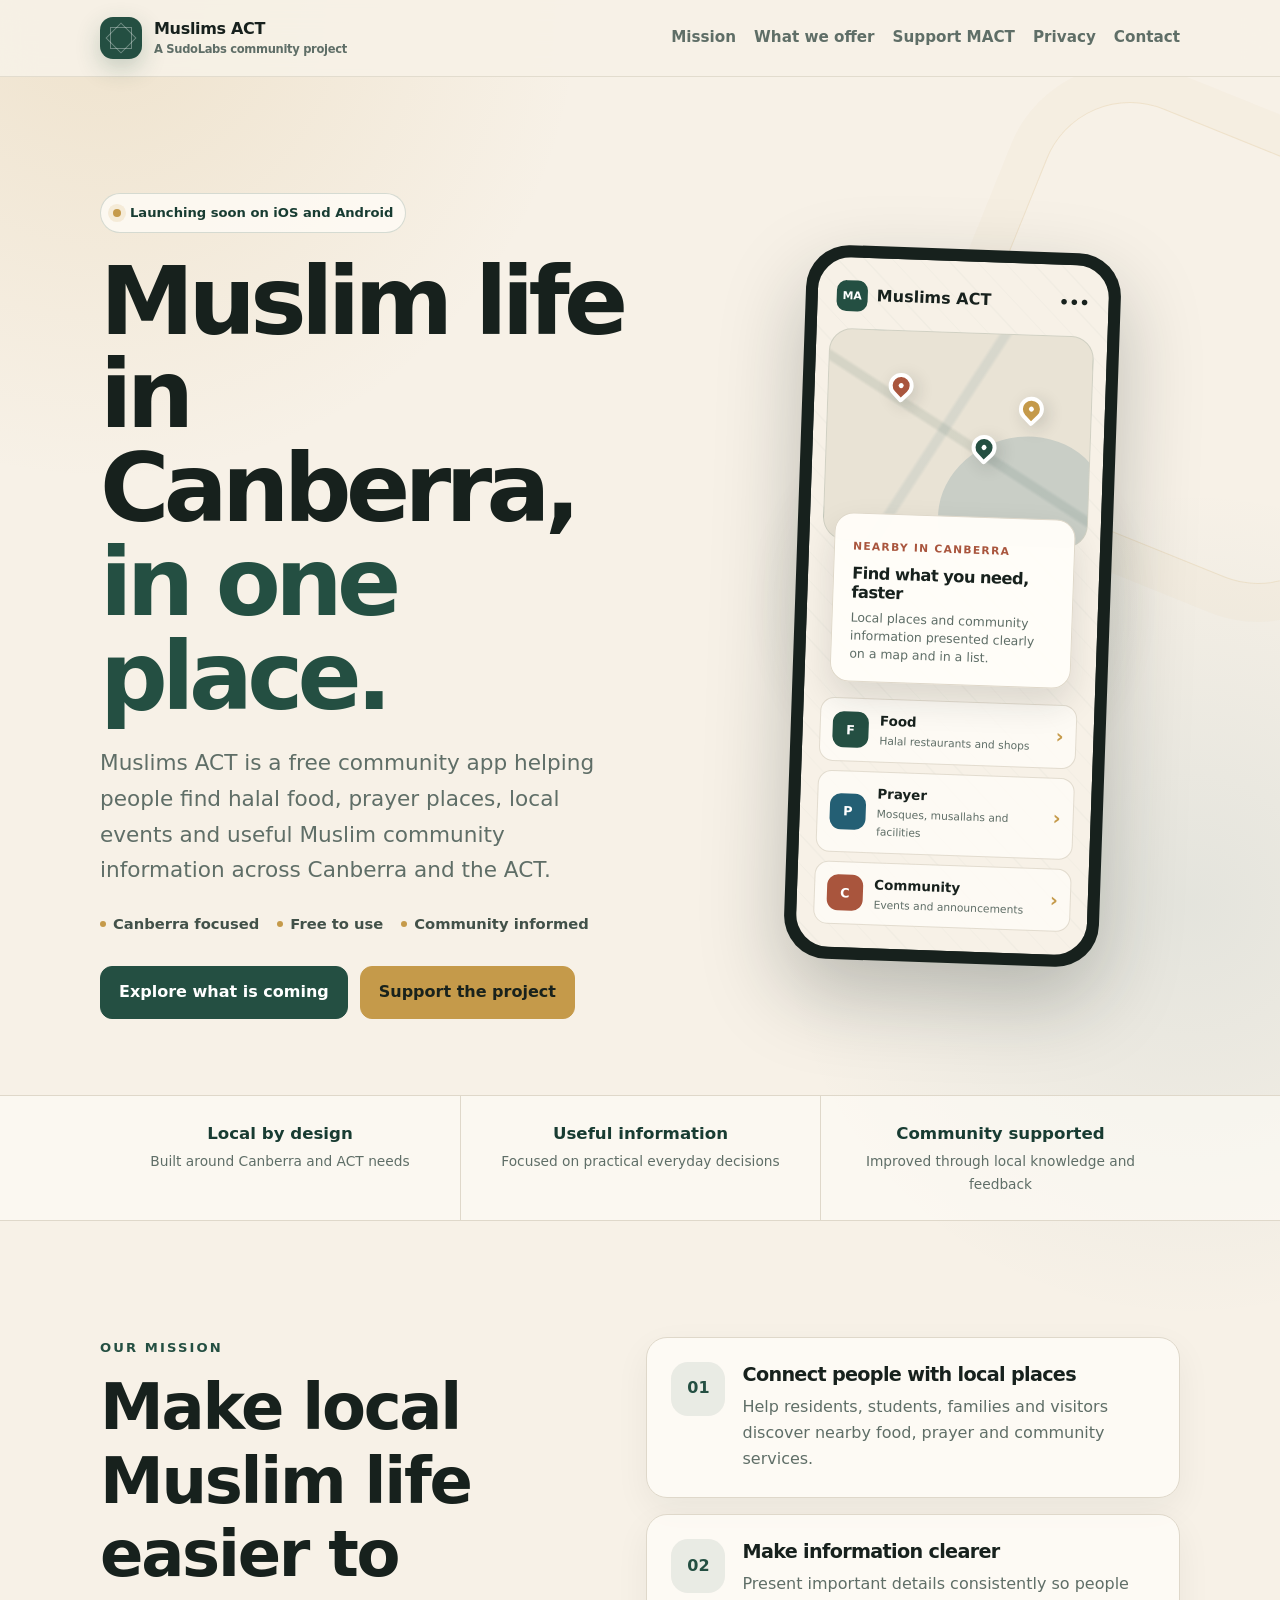
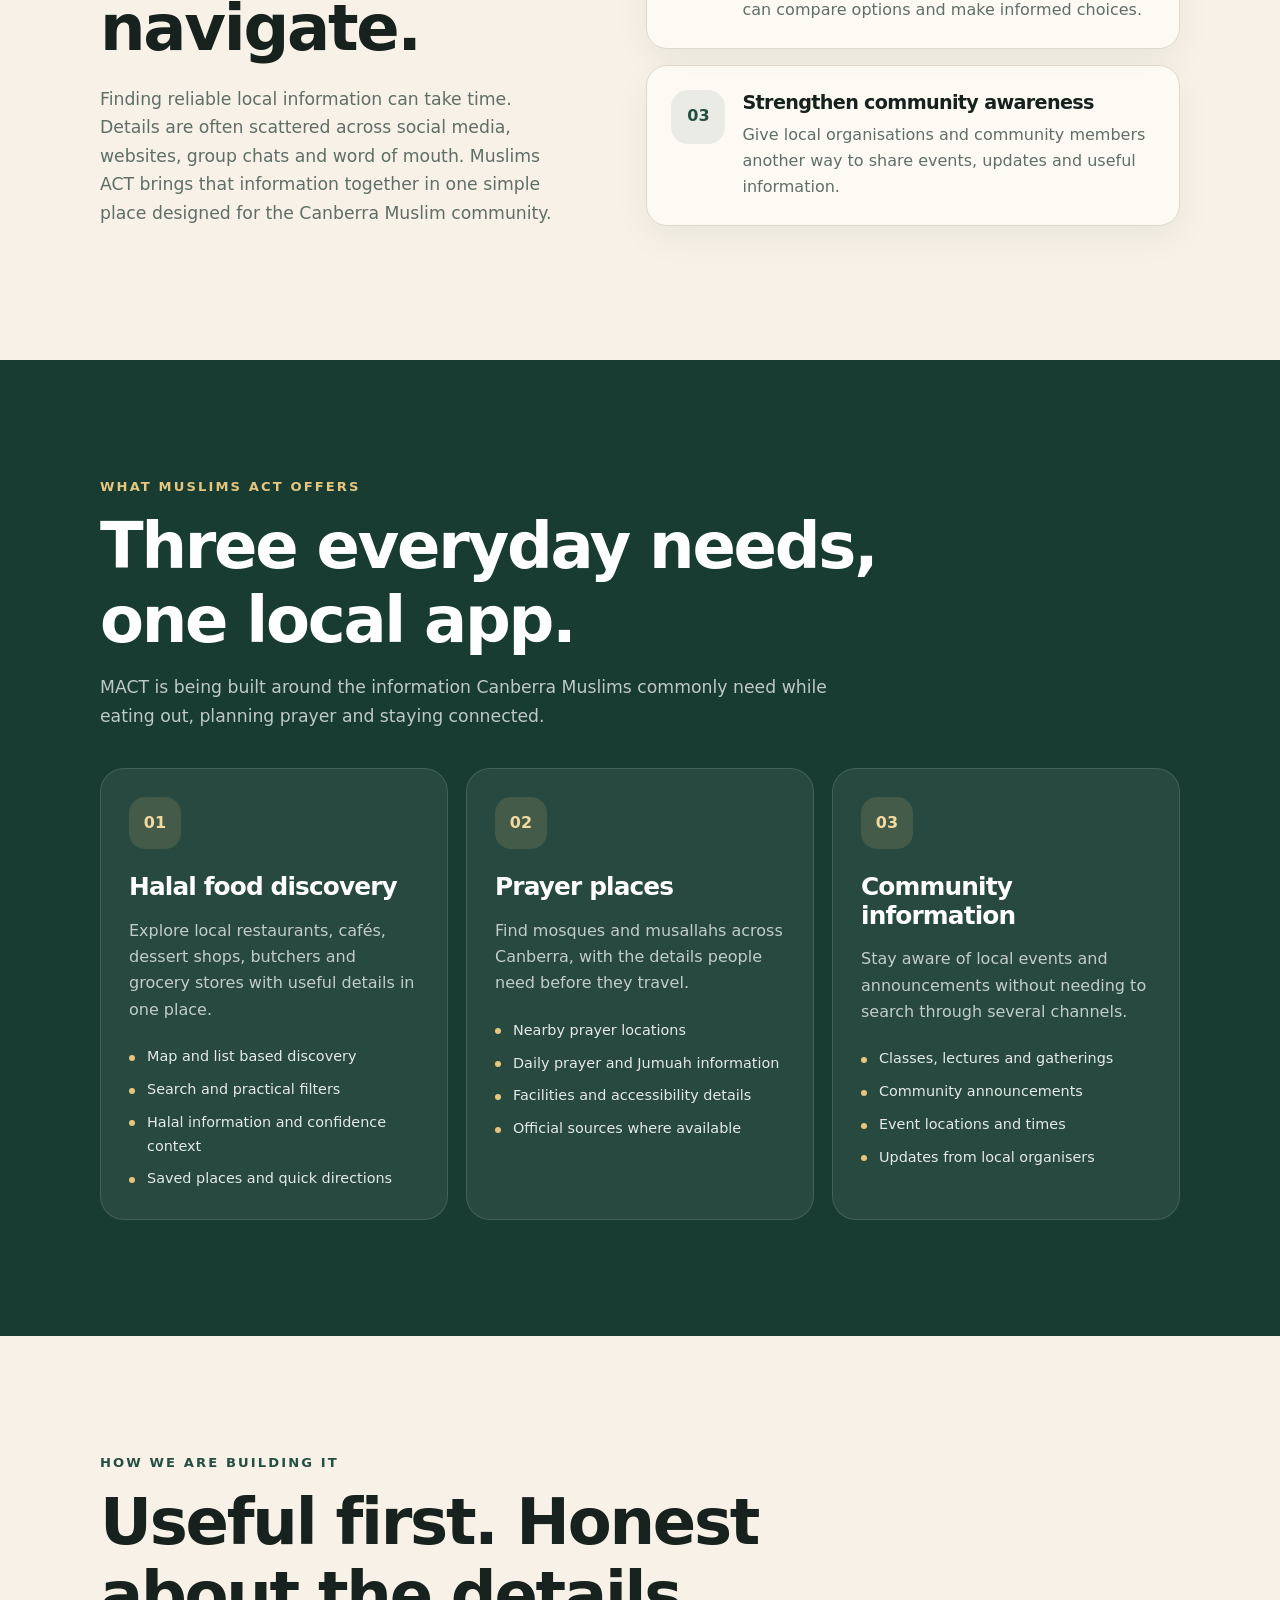
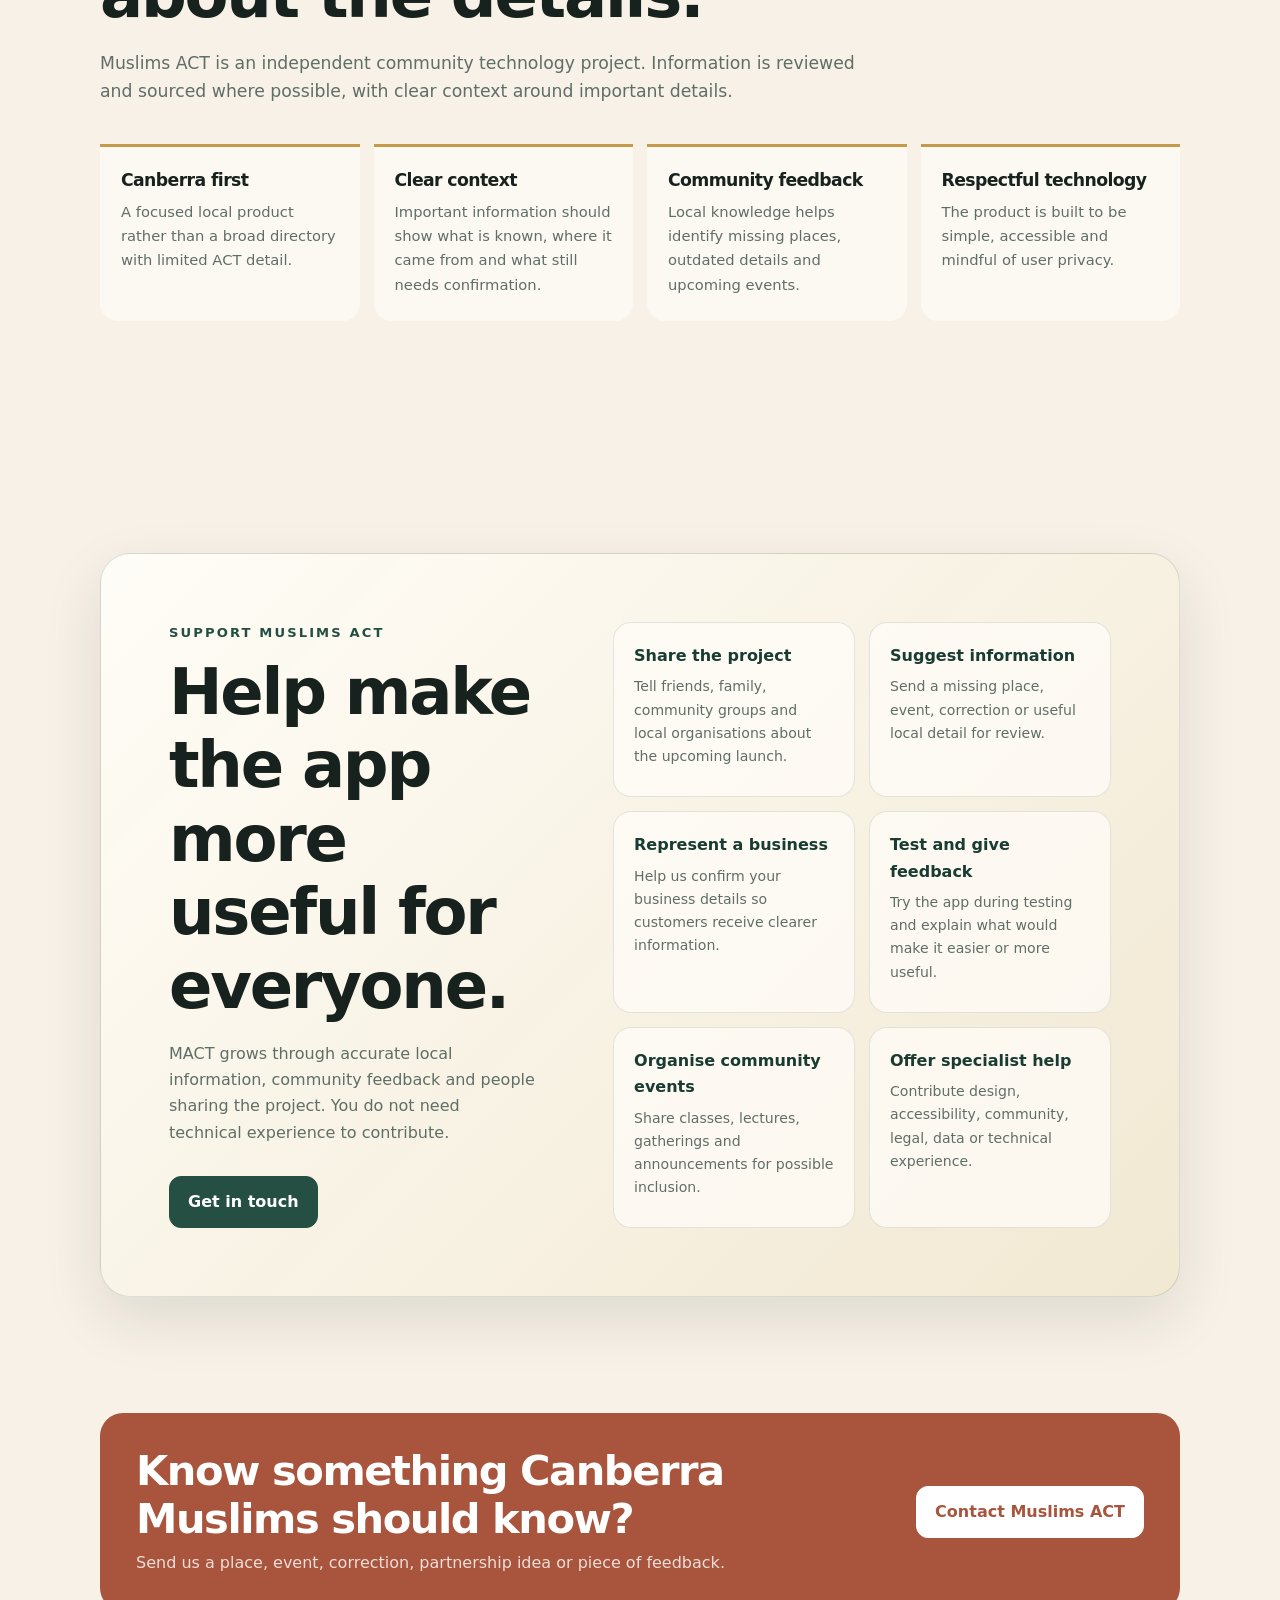
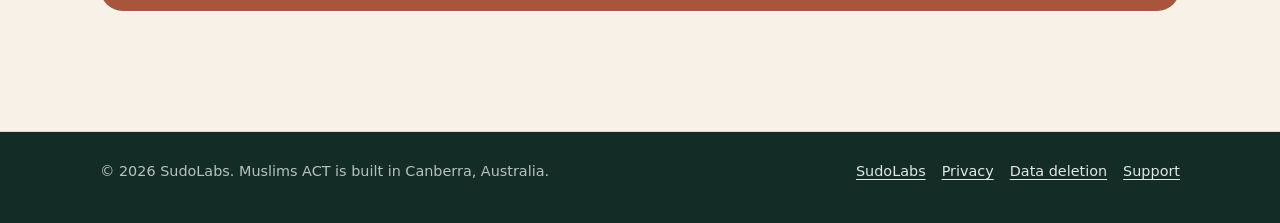
==== mact/index.html @ 094c544f "Add expanded Muslims ACT landing page" ====
<!doctype html>
<html lang="en-AU">
<head>
  <meta charset="utf-8">
  <meta name="viewport" content="width=device-width, initial-scale=1">
  <meta name="theme-color" content="#183c32">
  <title>Muslims ACT | Muslim life in Canberra, in one place</title>
  <meta name="description" content="Muslims ACT is a free community app helping people discover halal food, prayer places, events and Muslim community information across Canberra and the ACT.">
  <link rel="stylesheet" href="/styles.css">
  <style>
    :root {
      --mact-green: #244f42;
      --mact-green-dark: #183c32;
      --mact-gold: #c59a4a;
      --mact-blue: #245f74;
      --mact-terracotta: #a9553d;
      --mact-cream: #f7f1e7;
      --mact-paper: #fffdf8;
      --mact-muted: #5f6e67;
      --mact-line: #dfd8ca;
      --mact-shadow: 0 22px 60px rgba(23, 33, 29, 0.11);
    }

    body {
      background:
        radial-gradient(circle at 8% 0%, rgba(197, 154, 74, 0.17), transparent 30rem),
        radial-gradient(circle at 93% 18%, rgba(36, 95, 116, 0.09), transparent 26rem),
        var(--mact-cream);
    }

    .mact-header {
      position: sticky;
      top: 0;
      z-index: 20;
      border-bottom: 1px solid rgba(223, 216, 202, 0.86);
      background: rgba(247, 241, 231, 0.93);
      backdrop-filter: blur(16px);
    }

    .mact-nav {
      min-height: 76px;
    }

    .mact-mark {
      position: relative;
      width: 42px;
      height: 42px;
      display: grid;
      place-items: center;
      overflow: hidden;
      border-radius: 13px;
      background: var(--mact-green);
      box-shadow: 0 9px 24px rgba(36, 79, 66, 0.24);
    }

    .mact-mark::before,
    .mact-mark::after {
      content: "";
      position: absolute;
      width: 20px;
      height: 20px;
      border: 1px solid rgba(255, 255, 255, 0.34);
      transform: rotate(45deg);
    }

    .mact-mark::after {
      transform: rotate(0deg);
    }

    .mact-brand-copy {
      display: grid;
      line-height: 1.05;
    }

    .mact-brand-copy strong {
      font-size: 1rem;
    }

    .mact-brand-copy small {
      margin-top: 5px;
      color: var(--mact-muted);
      font-size: 0.72rem;
      font-weight: 700;
    }

    .mact-nav .nav-links a {
      font-weight: 700;
    }

    .mact-hero {
      position: relative;
      overflow: hidden;
      padding: clamp(64px, 10vw, 116px) 0 76px;
    }

    .mact-hero::after {
      content: "";
      position: absolute;
      top: 60px;
      right: -120px;
      width: 410px;
      height: 410px;
      border: 1px solid rgba(197, 154, 74, 0.18);
      border-radius: 90px;
      transform: rotate(22deg);
      box-shadow: 0 0 0 38px rgba(197, 154, 74, 0.04);
      pointer-events: none;
    }

    .hero-grid {
      position: relative;
      z-index: 1;
      display: grid;
      grid-template-columns: minmax(0, 1.08fr) minmax(320px, 0.92fr);
      align-items: center;
      gap: clamp(42px, 8vw, 90px);
    }

    .launch-pill {
      display: inline-flex;
      align-items: center;
      gap: 9px;
      padding: 8px 12px;
      border: 1px solid rgba(36, 79, 66, 0.18);
      border-radius: 999px;
      background: rgba(255, 253, 248, 0.76);
      color: var(--mact-green-dark);
      font-size: 0.82rem;
      font-weight: 800;
    }

    .launch-pill::before {
      content: "";
      width: 8px;
      height: 8px;
      border-radius: 50%;
      background: var(--mact-gold);
      box-shadow: 0 0 0 5px rgba(197, 154, 74, 0.15);
    }

    .mact-hero h1 {
      max-width: 780px;
      margin: 22px 0 22px;
      font-size: clamp(3.1rem, 7.4vw, 6.2rem);
      line-height: 0.99;
      letter-spacing: -0.06em;
    }

    .mact-hero h1 span {
      color: var(--mact-green);
    }

    .mact-hero .lead {
      margin: 0;
      max-width: 700px;
      font-size: clamp(1.08rem, 2vw, 1.35rem);
    }

    .hero-notes {
      display: flex;
      flex-wrap: wrap;
      gap: 10px 18px;
      margin-top: 24px;
      color: #425149;
      font-size: 0.92rem;
      font-weight: 700;
    }

    .hero-notes span {
      display: inline-flex;
      align-items: center;
      gap: 7px;
    }

    .hero-notes span::before {
      content: "";
      width: 6px;
      height: 6px;
      border-radius: 50%;
      background: var(--mact-gold);
    }

    .button.gold {
      border-color: var(--mact-gold);
      background: var(--mact-gold);
      color: #19221c;
    }

    .button.gold:hover {
      border-color: #b3863d;
      background: #b3863d;
      color: #19221c;
    }

    .preview-wrap {
      position: relative;
      display: grid;
      place-items: center;
      min-height: 540px;
    }

    .preview-wrap::before {
      content: "";
      position: absolute;
      width: 440px;
      height: 440px;
      border-radius: 50%;
      background: radial-gradient(circle, rgba(36, 79, 66, 0.14), transparent 68%);
    }

    .phone {
      position: relative;
      width: min(315px, 86vw);
      padding: 12px;
      border-radius: 43px;
      background: #17211d;
      box-shadow: 0 34px 82px rgba(23, 33, 29, 0.26);
      transform: rotate(2deg);
    }

    .phone-screen {
      min-height: 548px;
      overflow: hidden;
      border-radius: 33px;
      background:
        repeating-linear-gradient(45deg, transparent 0 19px, rgba(36, 79, 66, 0.03) 19px 20px),
        var(--mact-cream);
    }

    .phone-top {
      display: flex;
      align-items: center;
      justify-content: space-between;
      padding: 23px 19px 17px;
      font-weight: 900;
    }

    .phone-logo {
      display: flex;
      align-items: center;
      gap: 9px;
    }

    .phone-logo span:first-child {
      width: 31px;
      height: 31px;
      display: grid;
      place-items: center;
      border-radius: 10px;
      background: var(--mact-green);
      color: white;
      font-size: 0.68rem;
    }

    .phone-map {
      position: relative;
      height: 212px;
      margin: 0 13px;
      overflow: hidden;
      border: 1px solid rgba(36, 79, 66, 0.12);
      border-radius: 23px;
      background:
        linear-gradient(31deg, transparent 48%, rgba(36, 79, 66, 0.1) 49%, rgba(36, 79, 66, 0.1) 51%, transparent 52%),
        linear-gradient(121deg, transparent 43%, rgba(36, 95, 116, 0.09) 44%, rgba(36, 95, 116, 0.09) 46%, transparent 47%),
        #e9e3d5;
    }

    .phone-map::after {
      content: "";
      position: absolute;
      right: -20px;
      bottom: -42px;
      width: 170px;
      height: 150px;
      border-radius: 50%;
      background: rgba(36, 95, 116, 0.16);
      transform: rotate(-18deg);
    }

    .pin {
      position: absolute;
      z-index: 2;
      width: 25px;
      height: 25px;
      border: 4px solid white;
      border-radius: 50% 50% 50% 10%;
      background: var(--mact-terracotta);
      box-shadow: 0 6px 17px rgba(23, 33, 29, 0.16);
      transform: rotate(-45deg);
    }

    .pin::after {
      content: "";
      position: absolute;
      inset: 6px;
      border-radius: 50%;
      background: white;
    }

    .pin.one { top: 42px; left: 60px; }
    .pin.two { top: 101px; left: 145px; background: var(--mact-green); }
    .pin.three { top: 61px; right: 47px; background: var(--mact-gold); }

    .phone-card {
      position: relative;
      z-index: 3;
      margin: -28px 25px 0;
      padding: 18px;
      border: 1px solid var(--mact-line);
      border-radius: 19px;
      background: rgba(255, 253, 248, 0.98);
      box-shadow: 0 16px 34px rgba(23, 33, 29, 0.12);
    }

    .phone-card small {
      color: var(--mact-terracotta);
      font-size: 0.67rem;
      font-weight: 900;
      letter-spacing: 0.12em;
      text-transform: uppercase;
    }

    .phone-card h3 {
      margin: 7px 0 6px;
      font-size: 1.02rem;
    }

    .phone-card p {
      margin: 0;
      color: var(--mact-muted);
      font-size: 0.78rem;
      line-height: 1.45;
    }

    .mode-list {
      display: grid;
      gap: 9px;
      padding: 16px 17px 23px;
    }

    .mode-row {
      display: grid;
      grid-template-columns: 36px 1fr auto;
      align-items: center;
      gap: 11px;
      padding: 11px 12px;
      border: 1px solid rgba(223, 216, 202, 0.88);
      border-radius: 14px;
      background: rgba(255, 253, 248, 0.78);
    }

    .mode-icon {
      width: 36px;
      height: 36px;
      display: grid;
      place-items: center;
      border-radius: 11px;
      background: var(--mact-green);
      color: white;
      font-size: 0.8rem;
      font-weight: 900;
    }

    .mode-icon.prayer { background: var(--mact-blue); }
    .mode-icon.community { background: var(--mact-terracotta); }

    .mode-row strong,
    .mode-row small {
      display: block;
    }

    .mode-row strong {
      font-size: 0.84rem;
    }

    .mode-row small {
      color: var(--mact-muted);
      font-size: 0.67rem;
    }

    .mode-row b {
      color: var(--mact-gold);
      font-size: 1.2rem;
    }

    .trust-strip {
      border-top: 1px solid var(--mact-line);
      border-bottom: 1px solid var(--mact-line);
      background: rgba(255, 253, 248, 0.58);
    }

    .trust-grid {
      display: grid;
      grid-template-columns: repeat(3, 1fr);
    }

    .trust-item {
      padding: 24px;
      text-align: center;
    }

    .trust-item + .trust-item {
      border-left: 1px solid var(--mact-line);
    }

    .trust-item strong,
    .trust-item span {
      display: block;
    }

    .trust-item strong {
      color: var(--mact-green-dark);
      font-size: 1.04rem;
    }

    .trust-item span {
      margin-top: 3px;
      color: var(--mact-muted);
      font-size: 0.86rem;
    }

    .mact-section {
      padding: clamp(72px, 10vw, 116px) 0;
    }

    .section-heading {
      max-width: 780px;
      margin-bottom: 38px;
    }

    .section-heading h2 {
      margin: 12px 0 16px;
      font-size: clamp(2.25rem, 5vw, 4.2rem);
    }

    .section-heading p {
      margin: 0;
      color: var(--mact-muted);
      font-size: 1.08rem;
    }

    .mission-layout {
      display: grid;
      grid-template-columns: minmax(0, 0.92fr) minmax(0, 1.08fr);
      align-items: start;
      gap: clamp(36px, 8vw, 92px);
    }

    .mission-copy {
      position: sticky;
      top: 112px;
    }

    .mission-copy h2 {
      margin: 13px 0 19px;
      font-size: clamp(2.4rem, 5vw, 4.35rem);
    }

    .mission-copy p {
      color: var(--mact-muted);
      font-size: 1.08rem;
    }

    .mission-cards {
      display: grid;
      gap: 16px;
    }

    .mission-card {
      display: grid;
      grid-template-columns: 54px 1fr;
      gap: 17px;
      padding: 24px;
      border: 1px solid var(--mact-line);
      border-radius: 21px;
      background: rgba(255, 253, 248, 0.79);
      box-shadow: 0 12px 35px rgba(23, 33, 29, 0.055);
    }

    .mission-card > span {
      width: 54px;
      height: 54px;
      display: grid;
      place-items: center;
      border-radius: 17px;
      background: rgba(36, 79, 66, 0.09);
      color: var(--mact-green);
      font-weight: 900;
    }

    .mission-card h3 {
      margin: 2px 0 8px;
      font-size: 1.2rem;
    }

    .mission-card p {
      margin: 0;
      color: var(--mact-muted);
    }

    .offer-section {
      background: var(--mact-green-dark);
      color: white;
    }

    .offer-section .eyebrow {
      color: #e6c57f;
    }

    .offer-section .section-heading p {
      color: rgba(255, 255, 255, 0.72);
    }

    .offer-grid {
      display: grid;
      grid-template-columns: repeat(3, 1fr);
      gap: 18px;
    }

    .offer-card {
      min-height: 355px;
      padding: 28px;
      border: 1px solid rgba(255, 255, 255, 0.13);
      border-radius: 24px;
      background: rgba(255, 255, 255, 0.065);
    }

    .offer-number {
      width: 52px;
      height: 52px;
      display: grid;
      place-items: center;
      border-radius: 16px;
      background: rgba(230, 197, 127, 0.14);
      color: #f2d99f;
      font-weight: 900;
    }

    .offer-card h3 {
      margin: 24px 0 12px;
      font-size: 1.55rem;
    }

    .offer-card p {
      color: rgba(255, 255, 255, 0.72);
    }

    .feature-list {
      display: grid;
      gap: 9px;
      margin: 22px 0 0;
      padding: 0;
      list-style: none;
      color: rgba(255, 255, 255, 0.88);
      font-size: 0.9rem;
    }

    .feature-list li {
      position: relative;
      padding-left: 18px;
    }

    .feature-list li::before {
      content: "";
      position: absolute;
      top: 0.67em;
      left: 0;
      width: 6px;
      height: 6px;
      border-radius: 50%;
      background: #e6c57f;
    }

    .principles-grid {
      display: grid;
      grid-template-columns: repeat(4, 1fr);
      gap: 14px;
    }

    .principle {
      padding: 24px 21px;
      border-top: 3px solid var(--mact-gold);
      border-radius: 0 0 18px 18px;
      background: rgba(255, 253, 248, 0.7);
    }

    .principle h3 {
      margin: 0 0 9px;
      font-size: 1.08rem;
    }

    .principle p {
      margin: 0;
      color: var(--mact-muted);
      font-size: 0.92rem;
    }

    .support-panel {
      padding: clamp(30px, 6vw, 68px);
      border: 1px solid rgba(36, 79, 66, 0.16);
      border-radius: 30px;
      background: linear-gradient(135deg, rgba(255, 253, 248, 0.96), rgba(241, 231, 209, 0.95));
      box-shadow: var(--mact-shadow);
    }

    .support-layout {
      display: grid;
      grid-template-columns: 0.85fr 1.15fr;
      gap: clamp(32px, 7vw, 76px);
    }

    .support-copy h2 {
      margin: 12px 0 17px;
      font-size: clamp(2.25rem, 5vw, 4rem);
    }

    .support-copy p {
      color: var(--mact-muted);
    }

    .support-options {
      display: grid;
      grid-template-columns: repeat(2, 1fr);
      gap: 14px;
    }

    .support-option {
      padding: 20px;
      border: 1px solid rgba(36, 79, 66, 0.13);
      border-radius: 18px;
      background: rgba(255, 253, 248, 0.74);
    }

    .support-option strong,
    .support-option span {
      display: block;
    }

    .support-option strong {
      margin-bottom: 6px;
      color: var(--mact-green-dark);
    }

    .support-option span {
      color: var(--mact-muted);
      font-size: 0.88rem;
    }

    .contact-band {
      padding: 0 0 clamp(80px, 10vw, 120px);
    }

    .contact-inner {
      display: flex;
      align-items: center;
      justify-content: space-between;
      gap: 28px;
      padding: 34px 36px;
      border-radius: 23px;
      background: var(--mact-terracotta);
      color: white;
    }

    .contact-inner h2 {
      margin: 0 0 7px;
      font-size: clamp(1.65rem, 3.5vw, 2.6rem);
    }

    .contact-inner p {
      margin: 0;
      color: rgba(255, 255, 255, 0.8);
    }

    .contact-inner .button {
      flex: 0 0 auto;
      border-color: white;
      background: white;
      color: var(--mact-terracotta);
    }

    .mact-footer {
      background: #132d26;
      color: rgba(255, 255, 255, 0.7);
    }

    .mact-footer a {
      color: rgba(255, 255, 255, 0.88);
    }

    @media (max-width: 920px) {
      .hero-grid,
      .mission-layout,
      .support-layout {
        grid-template-columns: 1fr;
      }

      .mission-copy {
        position: static;
      }

      .offer-grid {
        grid-template-columns: 1fr;
      }

      .offer-card {
        min-height: auto;
      }

      .principles-grid {
        grid-template-columns: repeat(2, 1fr);
      }
    }

    @media (max-width: 700px) {
      .mact-header {
        position: static;
      }

      .mact-nav {
        flex-direction: row;
        align-items: center;
      }

      .mact-nav .nav-links {
        display: none;
      }

      .mact-hero {
        padding-top: 50px;
      }

      .mact-hero h1 {
        font-size: clamp(3rem, 15vw, 4.8rem);
      }

      .trust-grid,
      .principles-grid,
      .support-options {
        grid-template-columns: 1fr;
      }

      .trust-item + .trust-item {
        border-top: 1px solid var(--mact-line);
        border-left: 0;
      }

      .contact-inner {
        align-items: flex-start;
        flex-direction: column;
        padding: 27px;
      }
    }
  </style>
</head>
<body>
  <header class="mact-header">
    <div class="shell nav mact-nav">
      <a class="brand" href="/mact/" aria-label="Muslims ACT home">
        <span class="mact-mark" aria-hidden="true"></span>
        <span class="mact-brand-copy">
          <strong>Muslims ACT</strong>
          <small>A SudoLabs community project</small>
        </span>
      </a>
      <nav class="nav-links" aria-label="Muslims ACT navigation">
        <a href="#mission">Mission</a>
        <a href="#offer">What we offer</a>
        <a href="#support">Support MACT</a>
        <a href="/mact/privacy/">Privacy</a>
        <a href="mailto:sudolabs@outlook.com.au?subject=Muslims%20ACT%20enquiry">Contact</a>
      </nav>
    </div>
  </header>

  <main>
    <section class="mact-hero">
      <div class="shell hero-grid">
        <div>
          <div class="launch-pill">Launching soon on iOS and Android</div>
          <h1>Muslim life in Canberra, <span>in one place.</span></h1>
          <p class="lead">
            Muslims ACT is a free community app helping people find halal food, prayer places,
            local events and useful Muslim community information across Canberra and the ACT.
          </p>
          <div class="hero-notes" aria-label="Project highlights">
            <span>Canberra focused</span>
            <span>Free to use</span>
            <span>Community informed</span>
          </div>
          <div class="actions">
            <a class="button" href="#offer">Explore what is coming</a>
            <a class="button gold" href="#support">Support the project</a>
          </div>
        </div>

        <div class="preview-wrap" aria-label="Illustration of the Muslims ACT app">
          <div class="phone">
            <div class="phone-screen">
              <div class="phone-top">
                <div class="phone-logo"><span>MA</span><span>Muslims ACT</span></div>
                <span aria-hidden="true">•••</span>
              </div>
              <div class="phone-map">
                <span class="pin one" aria-hidden="true"></span>
                <span class="pin two" aria-hidden="true"></span>
                <span class="pin three" aria-hidden="true"></span>
              </div>
              <div class="phone-card">
                <small>Nearby in Canberra</small>
                <h3>Find what you need, faster</h3>
                <p>Local places and community information presented clearly on a map and in a list.</p>
              </div>
              <div class="mode-list">
                <div class="mode-row"><span class="mode-icon">F</span><span><strong>Food</strong><small>Halal restaurants and shops</small></span><b>›</b></div>
                <div class="mode-row"><span class="mode-icon prayer">P</span><span><strong>Prayer</strong><small>Mosques, musallahs and facilities</small></span><b>›</b></div>
                <div class="mode-row"><span class="mode-icon community">C</span><span><strong>Community</strong><small>Events and announcements</small></span><b>›</b></div>
              </div>
            </div>
          </div>
        </div>
      </div>
    </section>

    <section class="trust-strip" aria-label="Project commitments">
      <div class="shell trust-grid">
        <div class="trust-item"><strong>Local by design</strong><span>Built around Canberra and ACT needs</span></div>
        <div class="trust-item"><strong>Useful information</strong><span>Focused on practical everyday decisions</span></div>
        <div class="trust-item"><strong>Community supported</strong><span>Improved through local knowledge and feedback</span></div>
      </div>
    </section>

    <section class="mact-section" id="mission">
      <div class="shell mission-layout">
        <div class="mission-copy">
          <div class="eyebrow">Our mission</div>
          <h2>Make local Muslim life easier to navigate.</h2>
          <p>
            Finding reliable local information can take time. Details are often scattered across social media,
            websites, group chats and word of mouth. Muslims ACT brings that information together in one simple place
            designed for the Canberra Muslim community.
          </p>
        </div>

        <div class="mission-cards">
          <article class="mission-card">
            <span>01</span>
            <div><h3>Connect people with local places</h3><p>Help residents, students, families and visitors discover nearby food, prayer and community services.</p></div>
          </article>
          <article class="mission-card">
            <span>02</span>
            <div><h3>Make information clearer</h3><p>Present important details consistently so people can compare options and make informed choices.</p></div>
          </article>
          <article class="mission-card">
            <span>03</span>
            <div><h3>Strengthen community awareness</h3><p>Give local organisations and community members another way to share events, updates and useful information.</p></div>
          </article>
        </div>
      </div>
    </section>

    <section class="mact-section offer-section" id="offer">
      <div class="shell">
        <div class="section-heading">
          <div class="eyebrow">What Muslims ACT offers</div>
          <h2>Three everyday needs, one local app.</h2>
          <p>MACT is being built around the information Canberra Muslims commonly need while eating out, planning prayer and staying connected.</p>
        </div>

        <div class="offer-grid">
          <article class="offer-card">
            <div class="offer-number">01</div>
            <h3>Halal food discovery</h3>
            <p>Explore local restaurants, cafés, dessert shops, butchers and grocery stores with useful details in one place.</p>
            <ul class="feature-list">
              <li>Map and list based discovery</li>
              <li>Search and practical filters</li>
              <li>Halal information and confidence context</li>
              <li>Saved places and quick directions</li>
            </ul>
          </article>

          <article class="offer-card">
            <div class="offer-number">02</div>
            <h3>Prayer places</h3>
            <p>Find mosques and musallahs across Canberra, with the details people need before they travel.</p>
            <ul class="feature-list">
              <li>Nearby prayer locations</li>
              <li>Daily prayer and Jumuah information</li>
              <li>Facilities and accessibility details</li>
              <li>Official sources where available</li>
            </ul>
          </article>

          <article class="offer-card">
            <div class="offer-number">03</div>
            <h3>Community information</h3>
            <p>Stay aware of local events and announcements without needing to search through several channels.</p>
            <ul class="feature-list">
              <li>Classes, lectures and gatherings</li>
              <li>Community announcements</li>
              <li>Event locations and times</li>
              <li>Updates from local organisers</li>
            </ul>
          </article>
        </div>
      </div>
    </section>

    <section class="mact-section">
      <div class="shell">
        <div class="section-heading">
          <div class="eyebrow">How we are building it</div>
          <h2>Useful first. Honest about the details.</h2>
          <p>Muslims ACT is an independent community technology project. Information is reviewed and sourced where possible, with clear context around important details.</p>
        </div>

        <div class="principles-grid">
          <article class="principle"><h3>Canberra first</h3><p>A focused local product rather than a broad directory with limited ACT detail.</p></article>
          <article class="principle"><h3>Clear context</h3><p>Important information should show what is known, where it came from and what still needs confirmation.</p></article>
          <article class="principle"><h3>Community feedback</h3><p>Local knowledge helps identify missing places, outdated details and upcoming events.</p></article>
          <article class="principle"><h3>Respectful technology</h3><p>The product is built to be simple, accessible and mindful of user privacy.</p></article>
        </div>
      </div>
    </section>

    <section class="mact-section" id="support">
      <div class="shell">
        <div class="support-panel">
          <div class="support-layout">
            <div class="support-copy">
              <div class="eyebrow">Support Muslims ACT</div>
              <h2>Help make the app more useful for everyone.</h2>
              <p>MACT grows through accurate local information, community feedback and people sharing the project. You do not need technical experience to contribute.</p>
              <div class="actions"><a class="button" href="mailto:sudolabs@outlook.com.au?subject=Supporting%20Muslims%20ACT">Get in touch</a></div>
            </div>

            <div class="support-options">
              <div class="support-option"><strong>Share the project</strong><span>Tell friends, family, community groups and local organisations about the upcoming launch.</span></div>
              <div class="support-option"><strong>Suggest information</strong><span>Send a missing place, event, correction or useful local detail for review.</span></div>
              <div class="support-option"><strong>Represent a business</strong><span>Help us confirm your business details so customers receive clearer information.</span></div>
              <div class="support-option"><strong>Test and give feedback</strong><span>Try the app during testing and explain what would make it easier or more useful.</span></div>
              <div class="support-option"><strong>Organise community events</strong><span>Share classes, lectures, gatherings and announcements for possible inclusion.</span></div>
              <div class="support-option"><strong>Offer specialist help</strong><span>Contribute design, accessibility, community, legal, data or technical experience.</span></div>
            </div>
          </div>
        </div>
      </div>
    </section>

    <section class="contact-band">
      <div class="shell">
        <div class="contact-inner">
          <div>
            <h2>Know something Canberra Muslims should know?</h2>
            <p>Send us a place, event, correction, partnership idea or piece of feedback.</p>
          </div>
          <a class="button" href="mailto:sudolabs@outlook.com.au?subject=Muslims%20ACT%20community%20information">Contact Muslims ACT</a>
        </div>
      </div>
    </section>
  </main>

  <footer class="footer mact-footer">
    <div class="shell footer-row">
      <span>© 2026 SudoLabs. Muslims ACT is built in Canberra, Australia.</span>
      <span class="inline-links">
        <a href="/">SudoLabs</a>
        <a href="/mact/privacy/">Privacy</a>
        <a href="/mact/data-deletion/">Data deletion</a>
        <a href="/mact/support/">Support</a>
      </span>
    </div>
  </footer>
</body>
</html>
---- styles.css ----
:root {
  --ink: #17211d;
  --muted: #5f6e67;
  --cream: #f7f1e7;
  --paper: #fffdf8;
  --green: #244f42;
  --green-2: #183c32;
  --gold: #c59a4a;
  --line: #dfd8ca;
  --shadow: 0 18px 50px rgba(23, 33, 29, 0.08);
}

* {
  box-sizing: border-box;
}

html {
  scroll-behavior: smooth;
}

body {
  margin: 0;
  background:
    radial-gradient(circle at 10% 0%, rgba(197, 154, 74, 0.12), transparent 28rem),
    var(--cream);
  color: var(--ink);
  font-family: Inter, ui-sans-serif, system-ui, -apple-system, BlinkMacSystemFont, "Segoe UI", sans-serif;
  line-height: 1.65;
}

a {
  color: var(--green);
  text-decoration-thickness: 1px;
  text-underline-offset: 3px;
}

a:hover {
  color: var(--green-2);
}

.shell {
  width: min(1080px, calc(100% - 40px));
  margin: 0 auto;
}

.site-header {
  padding: 22px 0;
}

.nav {
  display: flex;
  align-items: center;
  justify-content: space-between;
  gap: 24px;
}

.brand {
  display: inline-flex;
  align-items: center;
  gap: 12px;
  color: var(--ink);
  font-weight: 800;
  letter-spacing: -0.02em;
  text-decoration: none;
}

.brand-mark {
  width: 38px;
  height: 38px;
  display: grid;
  place-items: center;
  border-radius: 12px;
  color: white;
  background: var(--green);
  box-shadow: 0 7px 20px rgba(36, 79, 66, 0.25);
}

.nav-links {
  display: flex;
  flex-wrap: wrap;
  gap: 18px;
  font-size: 0.95rem;
}

.nav-links a {
  color: var(--muted);
  text-decoration: none;
}

.hero {
  padding: 76px 0 56px;
}

.eyebrow {
  color: var(--green);
  font-size: 0.82rem;
  font-weight: 800;
  letter-spacing: 0.16em;
  text-transform: uppercase;
}

h1,
h2,
h3 {
  line-height: 1.15;
  letter-spacing: -0.035em;
}

h1 {
  max-width: 820px;
  margin: 16px 0 20px;
  font-size: clamp(2.7rem, 7vw, 5.5rem);
}

h2 {
  margin-top: 0;
  font-size: clamp(1.7rem, 4vw, 2.45rem);
}

h3 {
  margin-top: 2rem;
}

.lead {
  max-width: 720px;
  color: var(--muted);
  font-size: clamp(1.05rem, 2vw, 1.3rem);
}

.actions {
  display: flex;
  flex-wrap: wrap;
  gap: 12px;
  margin-top: 30px;
}

.button {
  display: inline-block;
  padding: 12px 18px;
  border: 1px solid var(--green);
  border-radius: 12px;
  background: var(--green);
  color: white;
  font-weight: 750;
  text-decoration: none;
}

.button:hover {
  background: var(--green-2);
  color: white;
}

.button.secondary {
  background: transparent;
  color: var(--green);
}

.grid {
  display: grid;
  grid-template-columns: repeat(3, 1fr);
  gap: 18px;
  padding: 12px 0 76px;
}

.card,
.content-card {
  border: 1px solid var(--line);
  border-radius: 20px;
  background: rgba(255, 253, 248, 0.92);
  box-shadow: var(--shadow);
}

.card {
  padding: 26px;
}

.card p {
  color: var(--muted);
}

.content-wrap {
  padding: 44px 0 80px;
}

.content-card {
  max-width: 850px;
  padding: clamp(24px, 5vw, 52px);
}

.content-card h1 {
  font-size: clamp(2.2rem, 5vw, 3.7rem);
}

.content-card p,
.content-card li {
  color: #394740;
}

.notice {
  margin: 24px 0;
  padding: 18px 20px;
  border-left: 4px solid var(--gold);
  border-radius: 10px;
  background: #fbf4e4;
}

.meta {
  color: var(--muted);
  font-size: 0.92rem;
}

.footer {
  border-top: 1px solid var(--line);
  padding: 28px 0 40px;
  color: var(--muted);
  font-size: 0.9rem;
}

.footer-row {
  display: flex;
  justify-content: space-between;
  flex-wrap: wrap;
  gap: 16px;
}

.inline-links {
  display: flex;
  flex-wrap: wrap;
  gap: 16px;
}

code {
  padding: 2px 6px;
  border-radius: 6px;
  background: #efe9dd;
}

ul,
ol {
  padding-left: 1.3rem;
}

@media (max-width: 760px) {
  .grid {
    grid-template-columns: 1fr;
  }

  .nav {
    align-items: flex-start;
    flex-direction: column;
  }

  .hero {
    padding-top: 46px;
  }
}
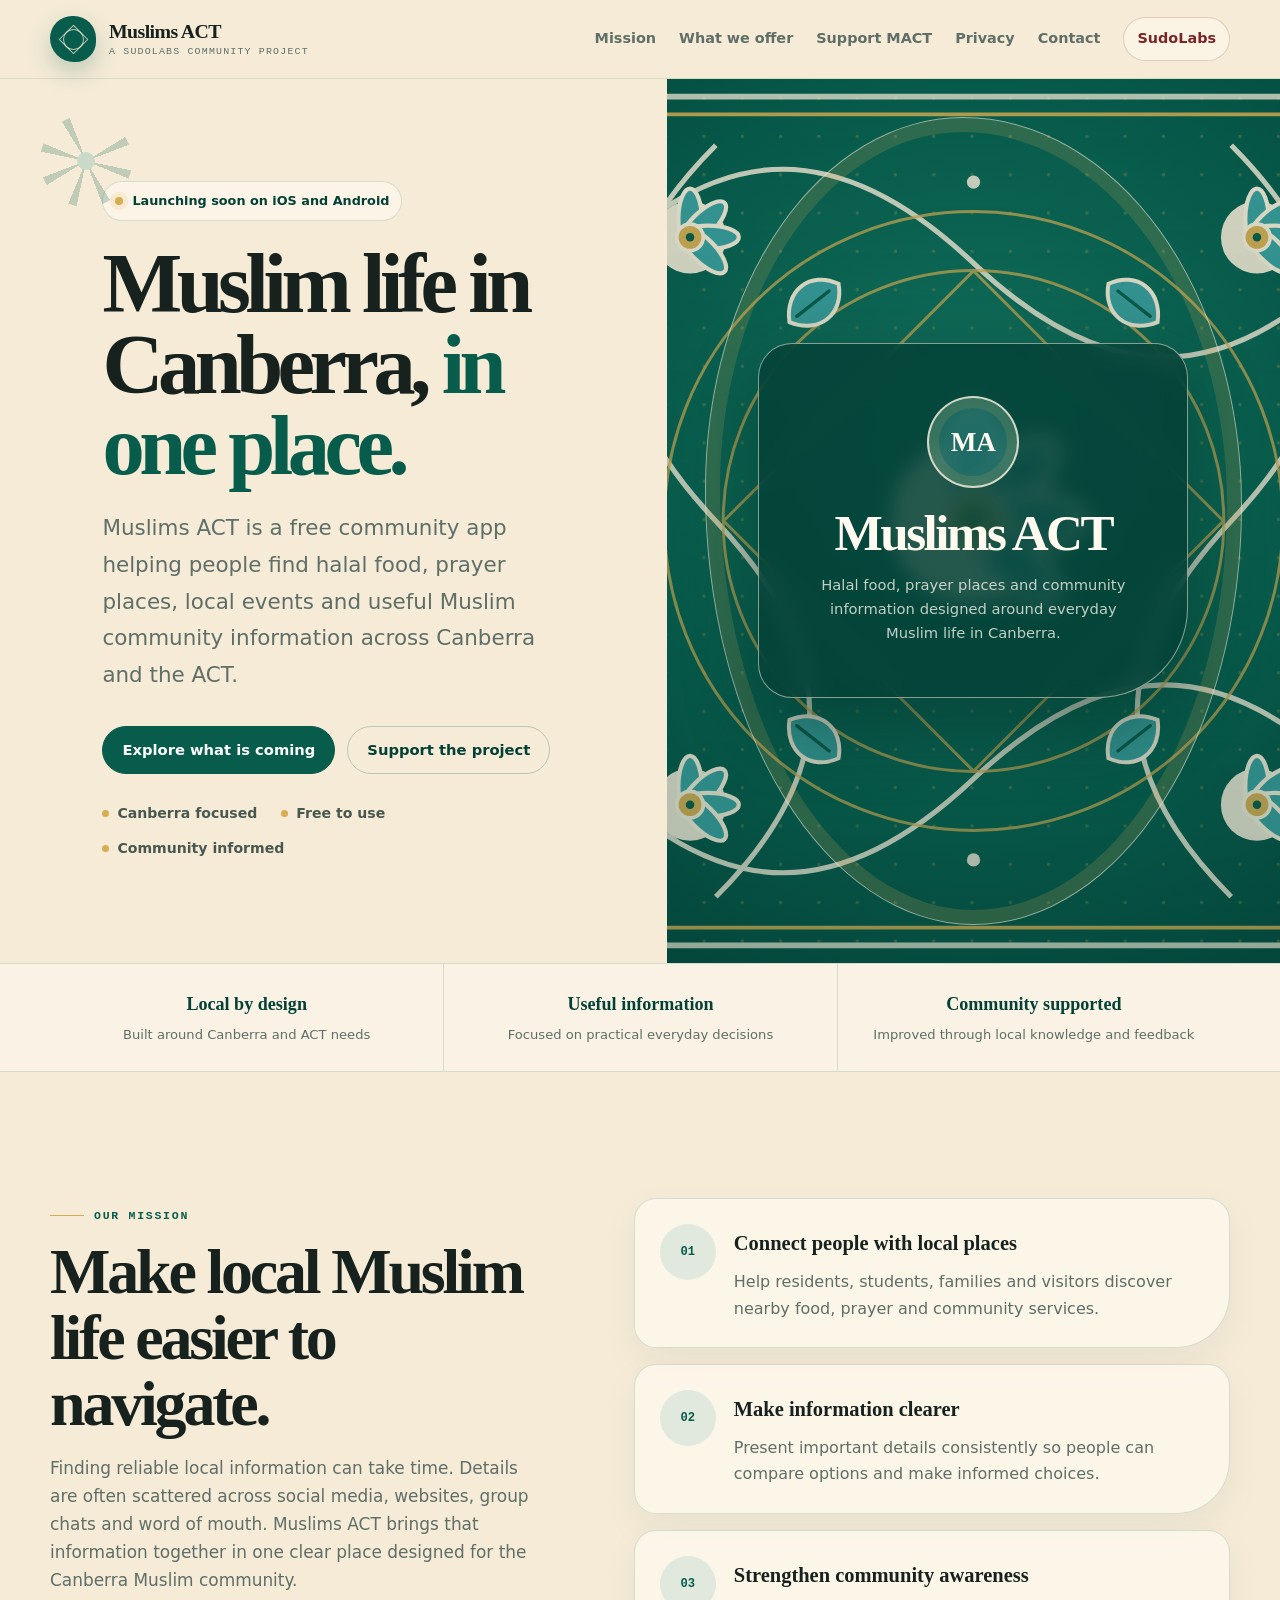
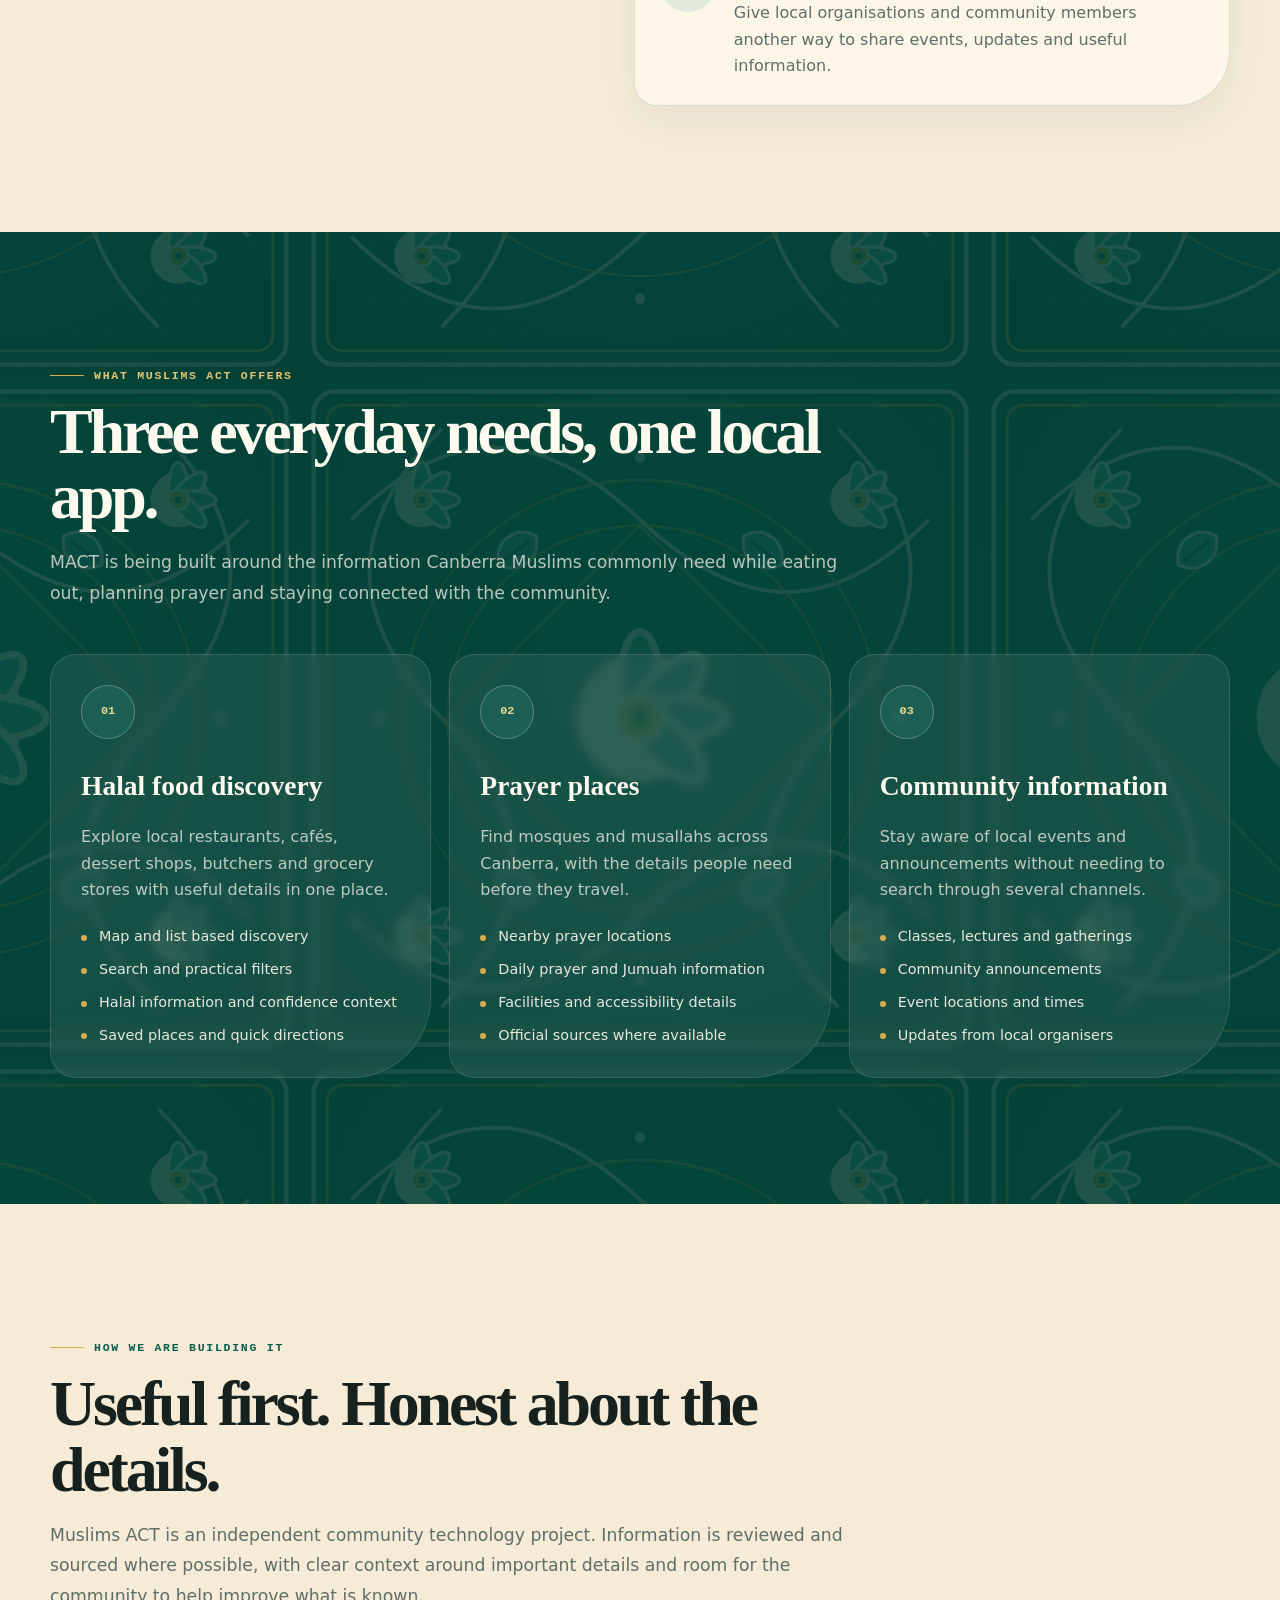
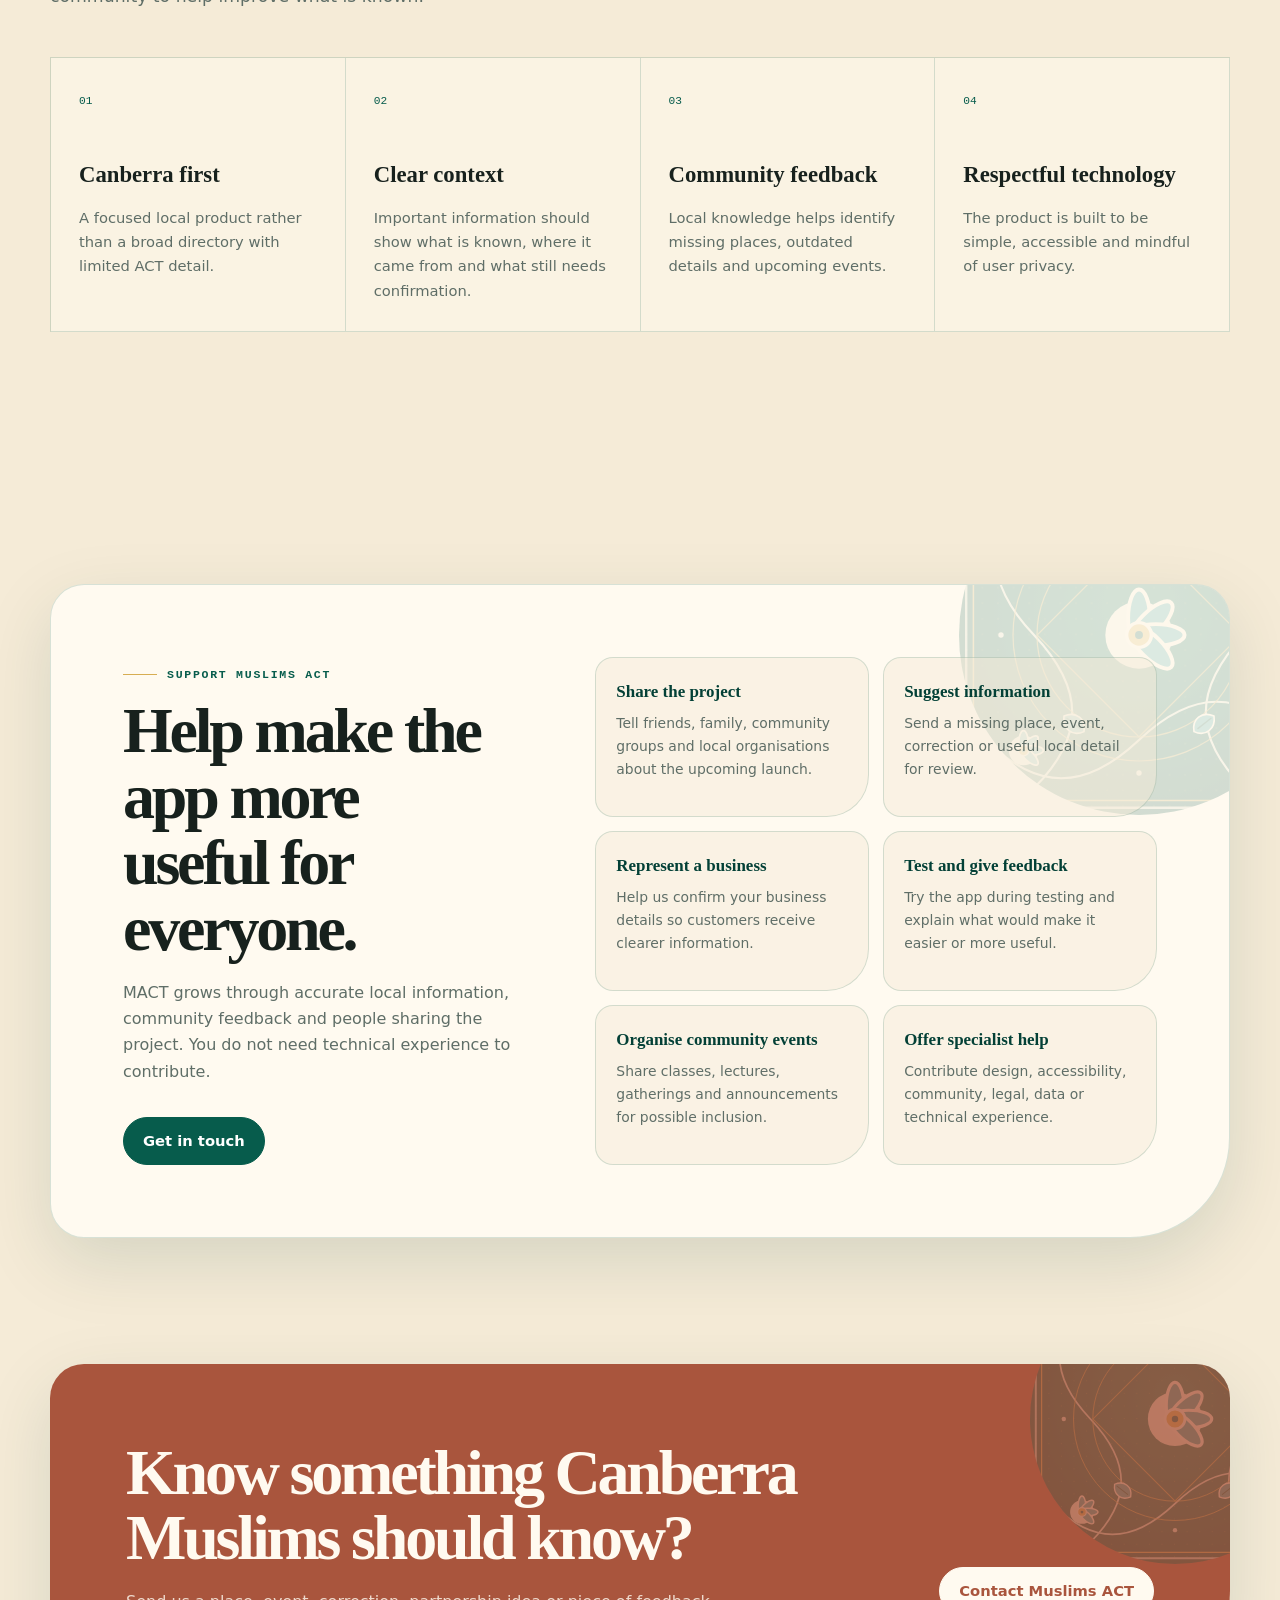
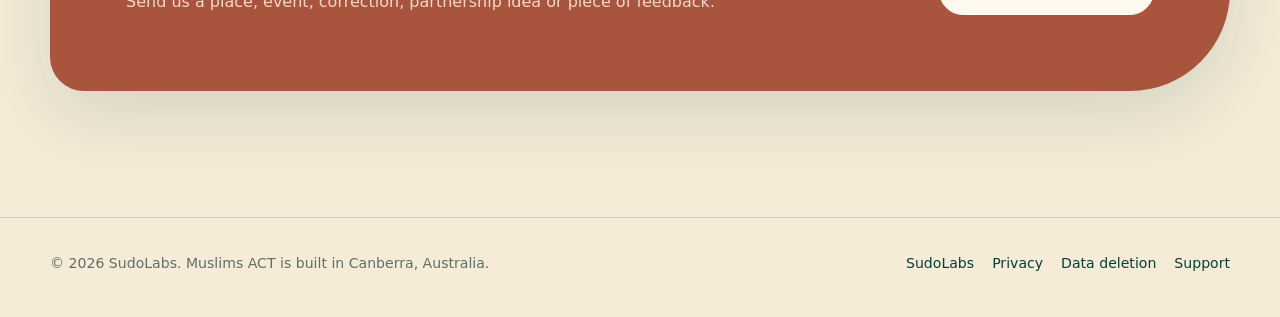
==== commit 41feadd1: "Redesign Muslims ACT floral landing page" ====
--- a/mact/index.html
+++ b/mact/index.html
@@ -3,875 +3,142 @@
 <head>
   <meta charset="utf-8">
   <meta name="viewport" content="width=device-width, initial-scale=1">
-  <meta name="theme-color" content="#183c32">
+  <meta name="theme-color" content="#075c4c">
   <title>Muslims ACT | Muslim life in Canberra, in one place</title>
   <meta name="description" content="Muslims ACT is a free community app helping people discover halal food, prayer places, events and Muslim community information across Canberra and the ACT.">
-  <link rel="stylesheet" href="/styles.css">
-  <style>
-    :root {
-      --mact-green: #244f42;
-      --mact-green-dark: #183c32;
-      --mact-gold: #c59a4a;
-      --mact-blue: #245f74;
-      --mact-terracotta: #a9553d;
-      --mact-cream: #f7f1e7;
-      --mact-paper: #fffdf8;
-      --mact-muted: #5f6e67;
-      --mact-line: #dfd8ca;
-      --mact-shadow: 0 22px 60px rgba(23, 33, 29, 0.11);
-    }
-
-    body {
-      background:
-        radial-gradient(circle at 8% 0%, rgba(197, 154, 74, 0.17), transparent 30rem),
-        radial-gradient(circle at 93% 18%, rgba(36, 95, 116, 0.09), transparent 26rem),
-        var(--mact-cream);
-    }
-
-    .mact-header {
-      position: sticky;
-      top: 0;
-      z-index: 20;
-      border-bottom: 1px solid rgba(223, 216, 202, 0.86);
-      background: rgba(247, 241, 231, 0.93);
-      backdrop-filter: blur(16px);
-    }
-
-    .mact-nav {
-      min-height: 76px;
-    }
-
-    .mact-mark {
-      position: relative;
-      width: 42px;
-      height: 42px;
-      display: grid;
-      place-items: center;
-      overflow: hidden;
-      border-radius: 13px;
-      background: var(--mact-green);
-      box-shadow: 0 9px 24px rgba(36, 79, 66, 0.24);
-    }
-
-    .mact-mark::before,
-    .mact-mark::after {
-      content: "";
-      position: absolute;
-      width: 20px;
-      height: 20px;
-      border: 1px solid rgba(255, 255, 255, 0.34);
-      transform: rotate(45deg);
-    }
-
-    .mact-mark::after {
-      transform: rotate(0deg);
-    }
-
-    .mact-brand-copy {
-      display: grid;
-      line-height: 1.05;
-    }
-
-    .mact-brand-copy strong {
-      font-size: 1rem;
-    }
-
-    .mact-brand-copy small {
-      margin-top: 5px;
-      color: var(--mact-muted);
-      font-size: 0.72rem;
-      font-weight: 700;
-    }
-
-    .mact-nav .nav-links a {
-      font-weight: 700;
-    }
-
-    .mact-hero {
-      position: relative;
-      overflow: hidden;
-      padding: clamp(64px, 10vw, 116px) 0 76px;
-    }
-
-    .mact-hero::after {
-      content: "";
-      position: absolute;
-      top: 60px;
-      right: -120px;
-      width: 410px;
-      height: 410px;
-      border: 1px solid rgba(197, 154, 74, 0.18);
-      border-radius: 90px;
-      transform: rotate(22deg);
-      box-shadow: 0 0 0 38px rgba(197, 154, 74, 0.04);
-      pointer-events: none;
-    }
-
-    .hero-grid {
-      position: relative;
-      z-index: 1;
-      display: grid;
-      grid-template-columns: minmax(0, 1.08fr) minmax(320px, 0.92fr);
-      align-items: center;
-      gap: clamp(42px, 8vw, 90px);
-    }
-
-    .launch-pill {
-      display: inline-flex;
-      align-items: center;
-      gap: 9px;
-      padding: 8px 12px;
-      border: 1px solid rgba(36, 79, 66, 0.18);
-      border-radius: 999px;
-      background: rgba(255, 253, 248, 0.76);
-      color: var(--mact-green-dark);
-      font-size: 0.82rem;
-      font-weight: 800;
-    }
-
-    .launch-pill::before {
-      content: "";
-      width: 8px;
-      height: 8px;
-      border-radius: 50%;
-      background: var(--mact-gold);
-      box-shadow: 0 0 0 5px rgba(197, 154, 74, 0.15);
-    }
-
-    .mact-hero h1 {
-      max-width: 780px;
-      margin: 22px 0 22px;
-      font-size: clamp(3.1rem, 7.4vw, 6.2rem);
-      line-height: 0.99;
-      letter-spacing: -0.06em;
-    }
-
-    .mact-hero h1 span {
-      color: var(--mact-green);
-    }
-
-    .mact-hero .lead {
-      margin: 0;
-      max-width: 700px;
-      font-size: clamp(1.08rem, 2vw, 1.35rem);
-    }
-
-    .hero-notes {
-      display: flex;
-      flex-wrap: wrap;
-      gap: 10px 18px;
-      margin-top: 24px;
-      color: #425149;
-      font-size: 0.92rem;
-      font-weight: 700;
-    }
-
-    .hero-notes span {
-      display: inline-flex;
-      align-items: center;
-      gap: 7px;
-    }
-
-    .hero-notes span::before {
-      content: "";
-      width: 6px;
-      height: 6px;
-      border-radius: 50%;
-      background: var(--mact-gold);
-    }
-
-    .button.gold {
-      border-color: var(--mact-gold);
-      background: var(--mact-gold);
-      color: #19221c;
-    }
-
-    .button.gold:hover {
-      border-color: #b3863d;
-      background: #b3863d;
-      color: #19221c;
-    }
-
-    .preview-wrap {
-      position: relative;
-      display: grid;
-      place-items: center;
-      min-height: 540px;
-    }
-
-    .preview-wrap::before {
-      content: "";
-      position: absolute;
-      width: 440px;
-      height: 440px;
-      border-radius: 50%;
-      background: radial-gradient(circle, rgba(36, 79, 66, 0.14), transparent 68%);
-    }
-
-    .phone {
-      position: relative;
-      width: min(315px, 86vw);
-      padding: 12px;
-      border-radius: 43px;
-      background: #17211d;
-      box-shadow: 0 34px 82px rgba(23, 33, 29, 0.26);
-      transform: rotate(2deg);
-    }
-
-    .phone-screen {
-      min-height: 548px;
-      overflow: hidden;
-      border-radius: 33px;
-      background:
-        repeating-linear-gradient(45deg, transparent 0 19px, rgba(36, 79, 66, 0.03) 19px 20px),
-        var(--mact-cream);
-    }
-
-    .phone-top {
-      display: flex;
-      align-items: center;
-      justify-content: space-between;
-      padding: 23px 19px 17px;
-      font-weight: 900;
-    }
-
-    .phone-logo {
-      display: flex;
-      align-items: center;
-      gap: 9px;
-    }
-
-    .phone-logo span:first-child {
-      width: 31px;
-      height: 31px;
-      display: grid;
-      place-items: center;
-      border-radius: 10px;
-      background: var(--mact-green);
-      color: white;
-      font-size: 0.68rem;
-    }
-
-    .phone-map {
-      position: relative;
-      height: 212px;
-      margin: 0 13px;
-      overflow: hidden;
-      border: 1px solid rgba(36, 79, 66, 0.12);
-      border-radius: 23px;
-      background:
-        linear-gradient(31deg, transparent 48%, rgba(36, 79, 66, 0.1) 49%, rgba(36, 79, 66, 0.1) 51%, transparent 52%),
-        linear-gradient(121deg, transparent 43%, rgba(36, 95, 116, 0.09) 44%, rgba(36, 95, 116, 0.09) 46%, transparent 47%),
-        #e9e3d5;
-    }
-
-    .phone-map::after {
-      content: "";
-      position: absolute;
-      right: -20px;
-      bottom: -42px;
-      width: 170px;
-      height: 150px;
-      border-radius: 50%;
-      background: rgba(36, 95, 116, 0.16);
-      transform: rotate(-18deg);
-    }
-
-    .pin {
-      position: absolute;
-      z-index: 2;
-      width: 25px;
-      height: 25px;
-      border: 4px solid white;
-      border-radius: 50% 50% 50% 10%;
-      background: var(--mact-terracotta);
-      box-shadow: 0 6px 17px rgba(23, 33, 29, 0.16);
-      transform: rotate(-45deg);
-    }
-
-    .pin::after {
-      content: "";
-      position: absolute;
-      inset: 6px;
-      border-radius: 50%;
-      background: white;
-    }
-
-    .pin.one { top: 42px; left: 60px; }
-    .pin.two { top: 101px; left: 145px; background: var(--mact-green); }
-    .pin.three { top: 61px; right: 47px; background: var(--mact-gold); }
-
-    .phone-card {
-      position: relative;
-      z-index: 3;
-      margin: -28px 25px 0;
-      padding: 18px;
-      border: 1px solid var(--mact-line);
-      border-radius: 19px;
-      background: rgba(255, 253, 248, 0.98);
-      box-shadow: 0 16px 34px rgba(23, 33, 29, 0.12);
-    }
-
-    .phone-card small {
-      color: var(--mact-terracotta);
-      font-size: 0.67rem;
-      font-weight: 900;
-      letter-spacing: 0.12em;
-      text-transform: uppercase;
-    }
-
-    .phone-card h3 {
-      margin: 7px 0 6px;
-      font-size: 1.02rem;
-    }
-
-    .phone-card p {
-      margin: 0;
-      color: var(--mact-muted);
-      font-size: 0.78rem;
-      line-height: 1.45;
-    }
-
-    .mode-list {
-      display: grid;
-      gap: 9px;
-      padding: 16px 17px 23px;
-    }
-
-    .mode-row {
-      display: grid;
-      grid-template-columns: 36px 1fr auto;
-      align-items: center;
-      gap: 11px;
-      padding: 11px 12px;
-      border: 1px solid rgba(223, 216, 202, 0.88);
-      border-radius: 14px;
-      background: rgba(255, 253, 248, 0.78);
-    }
-
-    .mode-icon {
-      width: 36px;
-      height: 36px;
-      display: grid;
-      place-items: center;
-      border-radius: 11px;
-      background: var(--mact-green);
-      color: white;
-      font-size: 0.8rem;
-      font-weight: 900;
-    }
-
-    .mode-icon.prayer { background: var(--mact-blue); }
-    .mode-icon.community { background: var(--mact-terracotta); }
-
-    .mode-row strong,
-    .mode-row small {
-      display: block;
-    }
-
-    .mode-row strong {
-      font-size: 0.84rem;
-    }
-
-    .mode-row small {
-      color: var(--mact-muted);
-      font-size: 0.67rem;
-    }
-
-    .mode-row b {
-      color: var(--mact-gold);
-      font-size: 1.2rem;
-    }
-
-    .trust-strip {
-      border-top: 1px solid var(--mact-line);
-      border-bottom: 1px solid var(--mact-line);
-      background: rgba(255, 253, 248, 0.58);
-    }
-
-    .trust-grid {
-      display: grid;
-      grid-template-columns: repeat(3, 1fr);
-    }
-
-    .trust-item {
-      padding: 24px;
-      text-align: center;
-    }
-
-    .trust-item + .trust-item {
-      border-left: 1px solid var(--mact-line);
-    }
-
-    .trust-item strong,
-    .trust-item span {
-      display: block;
-    }
-
-    .trust-item strong {
-      color: var(--mact-green-dark);
-      font-size: 1.04rem;
-    }
-
-    .trust-item span {
-      margin-top: 3px;
-      color: var(--mact-muted);
-      font-size: 0.86rem;
-    }
-
-    .mact-section {
-      padding: clamp(72px, 10vw, 116px) 0;
-    }
-
-    .section-heading {
-      max-width: 780px;
-      margin-bottom: 38px;
-    }
-
-    .section-heading h2 {
-      margin: 12px 0 16px;
-      font-size: clamp(2.25rem, 5vw, 4.2rem);
-    }
-
-    .section-heading p {
-      margin: 0;
-      color: var(--mact-muted);
-      font-size: 1.08rem;
-    }
-
-    .mission-layout {
-      display: grid;
-      grid-template-columns: minmax(0, 0.92fr) minmax(0, 1.08fr);
-      align-items: start;
-      gap: clamp(36px, 8vw, 92px);
-    }
-
-    .mission-copy {
-      position: sticky;
-      top: 112px;
-    }
-
-    .mission-copy h2 {
-      margin: 13px 0 19px;
-      font-size: clamp(2.4rem, 5vw, 4.35rem);
-    }
-
-    .mission-copy p {
-      color: var(--mact-muted);
-      font-size: 1.08rem;
-    }
-
-    .mission-cards {
-      display: grid;
-      gap: 16px;
-    }
-
-    .mission-card {
-      display: grid;
-      grid-template-columns: 54px 1fr;
-      gap: 17px;
-      padding: 24px;
-      border: 1px solid var(--mact-line);
-      border-radius: 21px;
-      background: rgba(255, 253, 248, 0.79);
-      box-shadow: 0 12px 35px rgba(23, 33, 29, 0.055);
-    }
-
-    .mission-card > span {
-      width: 54px;
-      height: 54px;
-      display: grid;
-      place-items: center;
-      border-radius: 17px;
-      background: rgba(36, 79, 66, 0.09);
-      color: var(--mact-green);
-      font-weight: 900;
-    }
-
-    .mission-card h3 {
-      margin: 2px 0 8px;
-      font-size: 1.2rem;
-    }
-
-    .mission-card p {
-      margin: 0;
-      color: var(--mact-muted);
-    }
-
-    .offer-section {
-      background: var(--mact-green-dark);
-      color: white;
-    }
-
-    .offer-section .eyebrow {
-      color: #e6c57f;
-    }
-
-    .offer-section .section-heading p {
-      color: rgba(255, 255, 255, 0.72);
-    }
-
-    .offer-grid {
-      display: grid;
-      grid-template-columns: repeat(3, 1fr);
-      gap: 18px;
-    }
-
-    .offer-card {
-      min-height: 355px;
-      padding: 28px;
-      border: 1px solid rgba(255, 255, 255, 0.13);
-      border-radius: 24px;
-      background: rgba(255, 255, 255, 0.065);
-    }
-
-    .offer-number {
-      width: 52px;
-      height: 52px;
-      display: grid;
-      place-items: center;
-      border-radius: 16px;
-      background: rgba(230, 197, 127, 0.14);
-      color: #f2d99f;
-      font-weight: 900;
-    }
-
-    .offer-card h3 {
-      margin: 24px 0 12px;
-      font-size: 1.55rem;
-    }
-
-    .offer-card p {
-      color: rgba(255, 255, 255, 0.72);
-    }
-
-    .feature-list {
-      display: grid;
-      gap: 9px;
-      margin: 22px 0 0;
-      padding: 0;
-      list-style: none;
-      color: rgba(255, 255, 255, 0.88);
-      font-size: 0.9rem;
-    }
-
-    .feature-list li {
-      position: relative;
-      padding-left: 18px;
-    }
-
-    .feature-list li::before {
-      content: "";
-      position: absolute;
-      top: 0.67em;
-      left: 0;
-      width: 6px;
-      height: 6px;
-      border-radius: 50%;
-      background: #e6c57f;
-    }
-
-    .principles-grid {
-      display: grid;
-      grid-template-columns: repeat(4, 1fr);
-      gap: 14px;
-    }
-
-    .principle {
-      padding: 24px 21px;
-      border-top: 3px solid var(--mact-gold);
-      border-radius: 0 0 18px 18px;
-      background: rgba(255, 253, 248, 0.7);
-    }
-
-    .principle h3 {
-      margin: 0 0 9px;
-      font-size: 1.08rem;
-    }
-
-    .principle p {
-      margin: 0;
-      color: var(--mact-muted);
-      font-size: 0.92rem;
-    }
-
-    .support-panel {
-      padding: clamp(30px, 6vw, 68px);
-      border: 1px solid rgba(36, 79, 66, 0.16);
-      border-radius: 30px;
-      background: linear-gradient(135deg, rgba(255, 253, 248, 0.96), rgba(241, 231, 209, 0.95));
-      box-shadow: var(--mact-shadow);
-    }
-
-    .support-layout {
-      display: grid;
-      grid-template-columns: 0.85fr 1.15fr;
-      gap: clamp(32px, 7vw, 76px);
-    }
-
-    .support-copy h2 {
-      margin: 12px 0 17px;
-      font-size: clamp(2.25rem, 5vw, 4rem);
-    }
-
-    .support-copy p {
-      color: var(--mact-muted);
-    }
-
-    .support-options {
-      display: grid;
-      grid-template-columns: repeat(2, 1fr);
-      gap: 14px;
-    }
-
-    .support-option {
-      padding: 20px;
-      border: 1px solid rgba(36, 79, 66, 0.13);
-      border-radius: 18px;
-      background: rgba(255, 253, 248, 0.74);
-    }
-
-    .support-option strong,
-    .support-option span {
-      display: block;
-    }
-
-    .support-option strong {
-      margin-bottom: 6px;
-      color: var(--mact-green-dark);
-    }
-
-    .support-option span {
-      color: var(--mact-muted);
-      font-size: 0.88rem;
-    }
-
-    .contact-band {
-      padding: 0 0 clamp(80px, 10vw, 120px);
-    }
-
-    .contact-inner {
-      display: flex;
-      align-items: center;
-      justify-content: space-between;
-      gap: 28px;
-      padding: 34px 36px;
-      border-radius: 23px;
-      background: var(--mact-terracotta);
-      color: white;
-    }
-
-    .contact-inner h2 {
-      margin: 0 0 7px;
-      font-size: clamp(1.65rem, 3.5vw, 2.6rem);
-    }
-
-    .contact-inner p {
-      margin: 0;
-      color: rgba(255, 255, 255, 0.8);
-    }
-
-    .contact-inner .button {
-      flex: 0 0 auto;
-      border-color: white;
-      background: white;
-      color: var(--mact-terracotta);
-    }
-
-    .mact-footer {
-      background: #132d26;
-      color: rgba(255, 255, 255, 0.7);
-    }
-
-    .mact-footer a {
-      color: rgba(255, 255, 255, 0.88);
-    }
-
-    @media (max-width: 920px) {
-      .hero-grid,
-      .mission-layout,
-      .support-layout {
-        grid-template-columns: 1fr;
-      }
-
-      .mission-copy {
-        position: static;
-      }
-
-      .offer-grid {
-        grid-template-columns: 1fr;
-      }
-
-      .offer-card {
-        min-height: auto;
-      }
-
-      .principles-grid {
-        grid-template-columns: repeat(2, 1fr);
-      }
-    }
-
-    @media (max-width: 700px) {
-      .mact-header {
-        position: static;
-      }
-
-      .mact-nav {
-        flex-direction: row;
-        align-items: center;
-      }
-
-      .mact-nav .nav-links {
-        display: none;
-      }
-
-      .mact-hero {
-        padding-top: 50px;
-      }
-
-      .mact-hero h1 {
-        font-size: clamp(3rem, 15vw, 4.8rem);
-      }
-
-      .trust-grid,
-      .principles-grid,
-      .support-options {
-        grid-template-columns: 1fr;
-      }
-
-      .trust-item + .trust-item {
-        border-top: 1px solid var(--mact-line);
-        border-left: 0;
-      }
-
-      .contact-inner {
-        align-items: flex-start;
-        flex-direction: column;
-        padding: 27px;
-      }
-    }
-  </style>
+  <link rel="stylesheet" href="/mact/mact.css">
 </head>
-<body>
+<body class="mact-page">
   <header class="mact-header">
-    <div class="shell nav mact-nav">
-      <a class="brand" href="/mact/" aria-label="Muslims ACT home">
-        <span class="mact-mark" aria-hidden="true"></span>
+    <div class="mact-shell mact-nav">
+      <a class="mact-brand" href="/mact/" aria-label="Muslims ACT home">
+        <span class="mact-brand-mark" aria-hidden="true"></span>
         <span class="mact-brand-copy">
           <strong>Muslims ACT</strong>
           <small>A SudoLabs community project</small>
         </span>
       </a>
-      <nav class="nav-links" aria-label="Muslims ACT navigation">
+
+      <nav class="mact-links" aria-label="Muslims ACT navigation">
         <a href="#mission">Mission</a>
         <a href="#offer">What we offer</a>
         <a href="#support">Support MACT</a>
         <a href="/mact/privacy/">Privacy</a>
         <a href="mailto:sudolabs@outlook.com.au?subject=Muslims%20ACT%20enquiry">Contact</a>
+        <a class="studio-link" href="/">SudoLabs</a>
       </nav>
     </div>
   </header>
 
   <main>
     <section class="mact-hero">
-      <div class="shell hero-grid">
-        <div>
-          <div class="launch-pill">Launching soon on iOS and Android</div>
-          <h1>Muslim life in Canberra, <span>in one place.</span></h1>
-          <p class="lead">
-            Muslims ACT is a free community app helping people find halal food, prayer places,
-            local events and useful Muslim community information across Canberra and the ACT.
-          </p>
-          <div class="hero-notes" aria-label="Project highlights">
-            <span>Canberra focused</span>
-            <span>Free to use</span>
-            <span>Community informed</span>
-          </div>
-          <div class="actions">
-            <a class="button" href="#offer">Explore what is coming</a>
-            <a class="button gold" href="#support">Support the project</a>
-          </div>
-        </div>
-
-        <div class="preview-wrap" aria-label="Illustration of the Muslims ACT app">
-          <div class="phone">
-            <div class="phone-screen">
-              <div class="phone-top">
-                <div class="phone-logo"><span>MA</span><span>Muslims ACT</span></div>
-                <span aria-hidden="true">•••</span>
-              </div>
-              <div class="phone-map">
-                <span class="pin one" aria-hidden="true"></span>
-                <span class="pin two" aria-hidden="true"></span>
-                <span class="pin three" aria-hidden="true"></span>
-              </div>
-              <div class="phone-card">
-                <small>Nearby in Canberra</small>
-                <h3>Find what you need, faster</h3>
-                <p>Local places and community information presented clearly on a map and in a list.</p>
-              </div>
-              <div class="mode-list">
-                <div class="mode-row"><span class="mode-icon">F</span><span><strong>Food</strong><small>Halal restaurants and shops</small></span><b>›</b></div>
-                <div class="mode-row"><span class="mode-icon prayer">P</span><span><strong>Prayer</strong><small>Mosques, musallahs and facilities</small></span><b>›</b></div>
-                <div class="mode-row"><span class="mode-icon community">C</span><span><strong>Community</strong><small>Events and announcements</small></span><b>›</b></div>
-              </div>
-            </div>
-          </div>
-        </div>
-      </div>
-    </section>
-
-    <section class="trust-strip" aria-label="Project commitments">
-      <div class="shell trust-grid">
-        <div class="trust-item"><strong>Local by design</strong><span>Built around Canberra and ACT needs</span></div>
-        <div class="trust-item"><strong>Useful information</strong><span>Focused on practical everyday decisions</span></div>
-        <div class="trust-item"><strong>Community supported</strong><span>Improved through local knowledge and feedback</span></div>
+      <div class="mact-hero-grid">
+        <div class="mact-hero-copy">
+          <div class="mact-hero-inner">
+            <div class="mact-launch">Launching soon on iOS and Android</div>
+            <h1>Muslim life in Canberra, <em>in one place.</em></h1>
+            <p class="mact-lead">
+              Muslims ACT is a free community app helping people find halal food, prayer places,
+              local events and useful Muslim community information across Canberra and the ACT.
+            </p>
+
+            <div class="mact-actions">
+              <a class="mact-button" href="#offer">Explore what is coming</a>
+              <a class="mact-button secondary" href="#support">Support the project</a>
+            </div>
+
+            <div class="mact-proof" aria-label="Muslims ACT highlights">
+              <span>Canberra focused</span>
+              <span>Free to use</span>
+              <span>Community informed</span>
+            </div>
+          </div>
+        </div>
+
+        <div class="mact-hero-art" aria-label="Muslims ACT floral identity">
+          <div class="mact-app-card">
+            <div class="mact-app-mark">MA</div>
+            <strong>Muslims ACT</strong>
+            <p>Halal food, prayer places and community information designed around everyday Muslim life in Canberra.</p>
+          </div>
+        </div>
+      </div>
+    </section>
+
+    <section class="mact-band" aria-label="Project commitments">
+      <div class="mact-shell mact-band-grid">
+        <div class="mact-band-item">
+          <strong>Local by design</strong>
+          <span>Built around Canberra and ACT needs</span>
+        </div>
+        <div class="mact-band-item">
+          <strong>Useful information</strong>
+          <span>Focused on practical everyday decisions</span>
+        </div>
+        <div class="mact-band-item">
+          <strong>Community supported</strong>
+          <span>Improved through local knowledge and feedback</span>
+        </div>
       </div>
     </section>
 
     <section class="mact-section" id="mission">
-      <div class="shell mission-layout">
-        <div class="mission-copy">
-          <div class="eyebrow">Our mission</div>
+      <div class="mact-shell mission-grid">
+        <div class="mission-intro">
+          <div class="mact-kicker">Our mission</div>
           <h2>Make local Muslim life easier to navigate.</h2>
           <p>
-            Finding reliable local information can take time. Details are often scattered across social media,
-            websites, group chats and word of mouth. Muslims ACT brings that information together in one simple place
-            designed for the Canberra Muslim community.
+            Finding reliable local information can take time. Details are often scattered across
+            social media, websites, group chats and word of mouth. Muslims ACT brings that information
+            together in one clear place designed for the Canberra Muslim community.
           </p>
         </div>
 
-        <div class="mission-cards">
+        <div class="mission-list">
           <article class="mission-card">
-            <span>01</span>
-            <div><h3>Connect people with local places</h3><p>Help residents, students, families and visitors discover nearby food, prayer and community services.</p></div>
-          </article>
+            <span class="mission-number">01</span>
+            <div>
+              <h3>Connect people with local places</h3>
+              <p>Help residents, students, families and visitors discover nearby food, prayer and community services.</p>
+            </div>
+          </article>
+
           <article class="mission-card">
-            <span>02</span>
-            <div><h3>Make information clearer</h3><p>Present important details consistently so people can compare options and make informed choices.</p></div>
-          </article>
+            <span class="mission-number">02</span>
+            <div>
+              <h3>Make information clearer</h3>
+              <p>Present important details consistently so people can compare options and make informed choices.</p>
+            </div>
+          </article>
+
           <article class="mission-card">
-            <span>03</span>
-            <div><h3>Strengthen community awareness</h3><p>Give local organisations and community members another way to share events, updates and useful information.</p></div>
+            <span class="mission-number">03</span>
+            <div>
+              <h3>Strengthen community awareness</h3>
+              <p>Give local organisations and community members another way to share events, updates and useful information.</p>
+            </div>
           </article>
         </div>
       </div>
     </section>
 
     <section class="mact-section offer-section" id="offer">
-      <div class="shell">
-        <div class="section-heading">
-          <div class="eyebrow">What Muslims ACT offers</div>
-          <h2>Three everyday needs, one local app.</h2>
-          <p>MACT is being built around the information Canberra Muslims commonly need while eating out, planning prayer and staying connected.</p>
+      <div class="mact-shell">
+        <div class="mact-section-head">
+          <div class="mact-kicker">What Muslims ACT offers</div>
+          <h2 class="mact-section-title">Three everyday needs, one local app.</h2>
+          <p class="mact-section-copy">
+            MACT is being built around the information Canberra Muslims commonly need while eating out,
+            planning prayer and staying connected with the community.
+          </p>
         </div>
 
         <div class="offer-grid">
           <article class="offer-card">
-            <div class="offer-number">01</div>
+            <div class="offer-icon">01</div>
             <h3>Halal food discovery</h3>
             <p>Explore local restaurants, cafés, dessert shops, butchers and grocery stores with useful details in one place.</p>
-            <ul class="feature-list">
+            <ul class="offer-list">
               <li>Map and list based discovery</li>
               <li>Search and practical filters</li>
               <li>Halal information and confidence context</li>
@@ -880,10 +147,10 @@
           </article>
 
           <article class="offer-card">
-            <div class="offer-number">02</div>
+            <div class="offer-icon">02</div>
             <h3>Prayer places</h3>
             <p>Find mosques and musallahs across Canberra, with the details people need before they travel.</p>
-            <ul class="feature-list">
+            <ul class="offer-list">
               <li>Nearby prayer locations</li>
               <li>Daily prayer and Jumuah information</li>
               <li>Facilities and accessibility details</li>
@@ -892,10 +159,10 @@
           </article>
 
           <article class="offer-card">
-            <div class="offer-number">03</div>
+            <div class="offer-icon">03</div>
             <h3>Community information</h3>
             <p>Stay aware of local events and announcements without needing to search through several channels.</p>
-            <ul class="feature-list">
+            <ul class="offer-list">
               <li>Classes, lectures and gatherings</li>
               <li>Community announcements</li>
               <li>Event locations and times</li>
@@ -907,63 +174,115 @@
     </section>
 
     <section class="mact-section">
-      <div class="shell">
-        <div class="section-heading">
-          <div class="eyebrow">How we are building it</div>
-          <h2>Useful first. Honest about the details.</h2>
-          <p>Muslims ACT is an independent community technology project. Information is reviewed and sourced where possible, with clear context around important details.</p>
-        </div>
-
-        <div class="principles-grid">
-          <article class="principle"><h3>Canberra first</h3><p>A focused local product rather than a broad directory with limited ACT detail.</p></article>
-          <article class="principle"><h3>Clear context</h3><p>Important information should show what is known, where it came from and what still needs confirmation.</p></article>
-          <article class="principle"><h3>Community feedback</h3><p>Local knowledge helps identify missing places, outdated details and upcoming events.</p></article>
-          <article class="principle"><h3>Respectful technology</h3><p>The product is built to be simple, accessible and mindful of user privacy.</p></article>
+      <div class="mact-shell">
+        <div class="mact-section-head">
+          <div class="mact-kicker">How we are building it</div>
+          <h2 class="mact-section-title">Useful first. Honest about the details.</h2>
+          <p class="mact-section-copy">
+            Muslims ACT is an independent community technology project. Information is reviewed and sourced where possible,
+            with clear context around important details and room for the community to help improve what is known.
+          </p>
+        </div>
+
+        <div class="values-grid">
+          <article class="value-card">
+            <span>01</span>
+            <h3>Canberra first</h3>
+            <p>A focused local product rather than a broad directory with limited ACT detail.</p>
+          </article>
+
+          <article class="value-card">
+            <span>02</span>
+            <h3>Clear context</h3>
+            <p>Important information should show what is known, where it came from and what still needs confirmation.</p>
+          </article>
+
+          <article class="value-card">
+            <span>03</span>
+            <h3>Community feedback</h3>
+            <p>Local knowledge helps identify missing places, outdated details and upcoming events.</p>
+          </article>
+
+          <article class="value-card">
+            <span>04</span>
+            <h3>Respectful technology</h3>
+            <p>The product is built to be simple, accessible and mindful of user privacy.</p>
+          </article>
         </div>
       </div>
     </section>
 
     <section class="mact-section" id="support">
-      <div class="shell">
+      <div class="mact-shell">
         <div class="support-panel">
-          <div class="support-layout">
+          <div class="support-grid">
             <div class="support-copy">
-              <div class="eyebrow">Support Muslims ACT</div>
+              <div class="mact-kicker">Support Muslims ACT</div>
               <h2>Help make the app more useful for everyone.</h2>
-              <p>MACT grows through accurate local information, community feedback and people sharing the project. You do not need technical experience to contribute.</p>
-              <div class="actions"><a class="button" href="mailto:sudolabs@outlook.com.au?subject=Supporting%20Muslims%20ACT">Get in touch</a></div>
+              <p>
+                MACT grows through accurate local information, community feedback and people sharing the project.
+                You do not need technical experience to contribute.
+              </p>
+              <div class="mact-actions">
+                <a class="mact-button" href="mailto:sudolabs@outlook.com.au?subject=Supporting%20Muslims%20ACT">Get in touch</a>
+              </div>
             </div>
 
             <div class="support-options">
-              <div class="support-option"><strong>Share the project</strong><span>Tell friends, family, community groups and local organisations about the upcoming launch.</span></div>
-              <div class="support-option"><strong>Suggest information</strong><span>Send a missing place, event, correction or useful local detail for review.</span></div>
-              <div class="support-option"><strong>Represent a business</strong><span>Help us confirm your business details so customers receive clearer information.</span></div>
-              <div class="support-option"><strong>Test and give feedback</strong><span>Try the app during testing and explain what would make it easier or more useful.</span></div>
-              <div class="support-option"><strong>Organise community events</strong><span>Share classes, lectures, gatherings and announcements for possible inclusion.</span></div>
-              <div class="support-option"><strong>Offer specialist help</strong><span>Contribute design, accessibility, community, legal, data or technical experience.</span></div>
-            </div>
-          </div>
-        </div>
-      </div>
-    </section>
-
-    <section class="contact-band">
-      <div class="shell">
-        <div class="contact-inner">
-          <div>
-            <h2>Know something Canberra Muslims should know?</h2>
-            <p>Send us a place, event, correction, partnership idea or piece of feedback.</p>
-          </div>
-          <a class="button" href="mailto:sudolabs@outlook.com.au?subject=Muslims%20ACT%20community%20information">Contact Muslims ACT</a>
+              <div class="support-option">
+                <strong>Share the project</strong>
+                <span>Tell friends, family, community groups and local organisations about the upcoming launch.</span>
+              </div>
+
+              <div class="support-option">
+                <strong>Suggest information</strong>
+                <span>Send a missing place, event, correction or useful local detail for review.</span>
+              </div>
+
+              <div class="support-option">
+                <strong>Represent a business</strong>
+                <span>Help us confirm your business details so customers receive clearer information.</span>
+              </div>
+
+              <div class="support-option">
+                <strong>Test and give feedback</strong>
+                <span>Try the app during testing and explain what would make it easier or more useful.</span>
+              </div>
+
+              <div class="support-option">
+                <strong>Organise community events</strong>
+                <span>Share classes, lectures, gatherings and announcements for possible inclusion.</span>
+              </div>
+
+              <div class="support-option">
+                <strong>Offer specialist help</strong>
+                <span>Contribute design, accessibility, community, legal, data or technical experience.</span>
+              </div>
+            </div>
+          </div>
+        </div>
+      </div>
+    </section>
+
+    <section class="mact-cta-wrap">
+      <div class="mact-shell">
+        <div class="mact-cta">
+          <div class="mact-cta-inner">
+            <div>
+              <h2>Know something Canberra Muslims should know?</h2>
+              <p>Send us a place, event, correction, partnership idea or piece of feedback.</p>
+            </div>
+            <a class="mact-button" href="mailto:sudolabs@outlook.com.au?subject=Muslims%20ACT%20community%20information">Contact Muslims ACT</a>
+          </div>
         </div>
       </div>
     </section>
   </main>
 
-  <footer class="footer mact-footer">
-    <div class="shell footer-row">
+  <footer class="mact-footer">
+    <div class="mact-shell mact-footer-row">
       <span>© 2026 SudoLabs. Muslims ACT is built in Canberra, Australia.</span>
-      <span class="inline-links">
+      <span class="mact-footer-links">
         <a href="/">SudoLabs</a>
         <a href="/mact/privacy/">Privacy</a>
         <a href="/mact/data-deletion/">Data deletion</a>
--- a/mact/mact.css
+++ b/mact/mact.css
@@ -0,0 +1,892 @@
+:root {
+  --mact-green: #075c4c;
+  --mact-green-dark: #034036;
+  --mact-green-soft: #0e7560;
+  --mact-cream: #f5ebd7;
+  --mact-paper: #fffaf0;
+  --mact-turquoise: #3a9e9c;
+  --mact-blue: #245f74;
+  --mact-gold: #d7ad52;
+  --mact-red: #a9553d;
+  --mact-ink: #17211d;
+  --mact-muted: #5f6e67;
+  --mact-line: rgba(7, 92, 76, 0.16);
+  --mact-shadow: 0 24px 70px rgba(3, 64, 54, 0.13);
+  --mact-serif: "Iowan Old Style", "Palatino Linotype", "Book Antiqua", Palatino, Georgia, serif;
+  --mact-sans: Inter, ui-sans-serif, system-ui, -apple-system, BlinkMacSystemFont, "Segoe UI", sans-serif;
+  --mact-mono: "SFMono-Regular", Consolas, "Liberation Mono", Menlo, monospace;
+  --mact-floral-image: url('/assets/mact-floral-placeholder.svg');
+}
+
+*, *::before, *::after {
+  box-sizing: border-box;
+}
+
+html {
+  scroll-behavior: smooth;
+  overscroll-behavior-y: none;
+  background: var(--mact-cream);
+}
+
+body.mact-page {
+  margin: 0;
+  overflow-x: clip;
+  overscroll-behavior: none;
+  background: var(--mact-cream);
+  color: var(--mact-ink);
+  font-family: var(--mact-sans);
+  line-height: 1.65;
+}
+
+img,
+svg {
+  display: block;
+  max-width: 100%;
+}
+
+.mact-shell {
+  width: min(1180px, calc(100% - 44px));
+  margin: 0 auto;
+}
+
+.mact-header {
+  position: sticky;
+  top: 0;
+  z-index: 50;
+  border-bottom: 1px solid rgba(7, 92, 76, 0.12);
+  background: rgba(245, 235, 215, 0.93);
+  backdrop-filter: blur(18px);
+}
+
+.mact-nav {
+  min-height: 78px;
+  display: flex;
+  align-items: center;
+  justify-content: space-between;
+  gap: 28px;
+}
+
+.mact-brand {
+  display: inline-flex;
+  align-items: center;
+  gap: 13px;
+  color: var(--mact-ink);
+  text-decoration: none;
+}
+
+.mact-brand-mark {
+  position: relative;
+  width: 46px;
+  height: 46px;
+  flex: 0 0 46px;
+  display: grid;
+  place-items: center;
+  overflow: hidden;
+  border-radius: 50% 50% 46% 54%;
+  background: var(--mact-green);
+  box-shadow: 0 10px 25px rgba(7, 92, 76, 0.24);
+}
+
+.mact-brand-mark::before,
+.mact-brand-mark::after {
+  content: "";
+  position: absolute;
+  width: 21px;
+  height: 21px;
+  border: 1px solid rgba(245, 235, 215, 0.75);
+  border-radius: 50% 0 50% 0;
+  transform: rotate(45deg);
+}
+
+.mact-brand-mark::after {
+  transform: rotate(135deg);
+}
+
+.mact-brand-copy {
+  display: grid;
+  line-height: 1.02;
+}
+
+.mact-brand-copy strong {
+  font-family: var(--mact-serif);
+  font-size: 1.24rem;
+  letter-spacing: -0.03em;
+}
+
+.mact-brand-copy small {
+  margin-top: 5px;
+  color: var(--mact-muted);
+  font-family: var(--mact-mono);
+  font-size: 0.62rem;
+  letter-spacing: 0.12em;
+  text-transform: uppercase;
+}
+
+.mact-links {
+  display: flex;
+  align-items: center;
+  gap: 23px;
+}
+
+.mact-links a {
+  color: var(--mact-muted);
+  font-size: 0.9rem;
+  font-weight: 750;
+  text-decoration: none;
+}
+
+.mact-links a:hover,
+.mact-links a:focus-visible {
+  color: var(--mact-green);
+}
+
+.mact-links .studio-link {
+  padding: 9px 13px;
+  border: 1px solid rgba(122, 37, 40, 0.2);
+  border-radius: 999px;
+  color: #7a2528;
+  background: rgba(255, 250, 240, 0.58);
+}
+
+.mact-hero {
+  position: relative;
+  overflow: hidden;
+  min-height: calc(100svh - 78px);
+  background: var(--mact-cream);
+}
+
+.mact-hero-grid {
+  min-height: calc(100svh - 78px);
+  display: grid;
+  grid-template-columns: minmax(0, 1fr) minmax(380px, 0.92fr);
+}
+
+.mact-hero-copy {
+  position: relative;
+  z-index: 2;
+  display: flex;
+  align-items: center;
+  padding: clamp(64px, 8vw, 112px) clamp(44px, 8vw, 110px);
+  background: var(--mact-cream);
+}
+
+.mact-hero-copy::before {
+  content: "";
+  position: absolute;
+  top: 36px;
+  left: 40px;
+  width: 92px;
+  height: 92px;
+  opacity: 0.22;
+  background:
+    radial-gradient(circle, var(--mact-turquoise) 0 13%, transparent 14%),
+    conic-gradient(from 22.5deg, transparent 0 10%, var(--mact-green) 10% 13%, transparent 13% 22%, var(--mact-green) 22% 25%, transparent 25% 35%, var(--mact-green) 35% 38%, transparent 38% 47%, var(--mact-green) 47% 50%, transparent 50% 60%, var(--mact-green) 60% 63%, transparent 63% 72%, var(--mact-green) 72% 75%, transparent 75% 85%, var(--mact-green) 85% 88%, transparent 88%);
+  border-radius: 50%;
+}
+
+.mact-hero-inner {
+  width: min(100%, 760px);
+  margin: 0 auto;
+}
+
+.mact-kicker {
+  display: inline-flex;
+  align-items: center;
+  gap: 10px;
+  color: var(--mact-green);
+  font-family: var(--mact-mono);
+  font-size: 0.72rem;
+  font-weight: 700;
+  letter-spacing: 0.15em;
+  text-transform: uppercase;
+}
+
+.mact-kicker::before {
+  content: "";
+  width: 34px;
+  height: 1px;
+  background: var(--mact-gold);
+}
+
+.mact-launch {
+  display: inline-flex;
+  align-items: center;
+  gap: 9px;
+  margin-bottom: 22px;
+  padding: 8px 12px;
+  border: 1px solid rgba(7, 92, 76, 0.16);
+  border-radius: 999px;
+  background: rgba(255, 250, 240, 0.66);
+  color: var(--mact-green-dark);
+  font-size: 0.8rem;
+  font-weight: 800;
+}
+
+.mact-launch::before {
+  content: "";
+  width: 8px;
+  height: 8px;
+  border-radius: 50%;
+  background: var(--mact-gold);
+  box-shadow: 0 0 0 5px rgba(215, 173, 82, 0.16);
+}
+
+.mact-hero h1,
+.mact-section-title,
+.mact-quote,
+.mact-cta h2 {
+  font-family: var(--mact-serif);
+}
+
+.mact-hero h1 {
+  max-width: 780px;
+  margin: 0 0 24px;
+  font-size: clamp(3.4rem, 6.6vw, 6.5rem);
+  font-weight: 620;
+  line-height: 0.96;
+  letter-spacing: -0.065em;
+}
+
+.mact-hero h1 em {
+  color: var(--mact-green);
+  font-style: normal;
+}
+
+.mact-lead {
+  max-width: 700px;
+  margin: 0;
+  color: var(--mact-muted);
+  font-size: clamp(1.08rem, 1.8vw, 1.34rem);
+  line-height: 1.72;
+}
+
+.mact-actions {
+  display: flex;
+  flex-wrap: wrap;
+  gap: 12px;
+  margin-top: 32px;
+}
+
+.mact-button {
+  display: inline-flex;
+  align-items: center;
+  justify-content: center;
+  min-height: 48px;
+  padding: 0 19px;
+  border: 1px solid var(--mact-green);
+  border-radius: 999px;
+  background: var(--mact-green);
+  color: white;
+  font-size: 0.92rem;
+  font-weight: 800;
+  text-decoration: none;
+  transition: transform 160ms ease, background 160ms ease, box-shadow 160ms ease;
+}
+
+.mact-button:hover,
+.mact-button:focus-visible {
+  background: var(--mact-green-dark);
+  color: white;
+  transform: translateY(-2px);
+  box-shadow: 0 14px 30px rgba(3, 64, 54, 0.2);
+}
+
+.mact-button.secondary {
+  border-color: rgba(7, 92, 76, 0.25);
+  background: transparent;
+  color: var(--mact-green-dark);
+}
+
+.mact-button.secondary:hover,
+.mact-button.secondary:focus-visible {
+  background: rgba(7, 92, 76, 0.06);
+  color: var(--mact-green-dark);
+  box-shadow: none;
+}
+
+.mact-proof {
+  display: flex;
+  flex-wrap: wrap;
+  gap: 12px 24px;
+  margin-top: 28px;
+  color: #48584f;
+  font-size: 0.88rem;
+  font-weight: 700;
+}
+
+.mact-proof span {
+  display: inline-flex;
+  align-items: center;
+  gap: 8px;
+}
+
+.mact-proof span::before {
+  content: "";
+  width: 7px;
+  height: 7px;
+  border-radius: 50%;
+  background: var(--mact-gold);
+}
+
+.mact-hero-art {
+  position: relative;
+  min-height: calc(100svh - 78px);
+  overflow: hidden;
+  display: grid;
+  place-items: center;
+  isolation: isolate;
+  background:
+    linear-gradient(rgba(3, 64, 54, 0.1), rgba(3, 64, 54, 0.25)),
+    var(--mact-floral-image) center / cover no-repeat,
+    var(--mact-green);
+}
+
+.mact-hero-art::after {
+  content: "";
+  position: absolute;
+  inset: 38px;
+  z-index: 1;
+  border: 1px solid rgba(245, 235, 215, 0.6);
+  border-radius: 48% 52% 50% 50% / 46% 48% 52% 54%;
+  box-shadow: inset 0 0 0 14px rgba(215, 173, 82, 0.18);
+  pointer-events: none;
+}
+
+.mact-app-card {
+  position: relative;
+  z-index: 2;
+  width: min(78%, 430px);
+  padding: clamp(28px, 5vw, 52px);
+  border: 1px solid rgba(245, 235, 215, 0.55);
+  border-radius: 34px 34px 90px 34px;
+  background: rgba(3, 64, 54, 0.82);
+  color: var(--mact-paper);
+  text-align: center;
+  box-shadow: 0 30px 70px rgba(1, 37, 31, 0.38);
+  backdrop-filter: blur(10px);
+}
+
+.mact-app-mark {
+  width: 92px;
+  height: 92px;
+  margin: 0 auto 20px;
+  display: grid;
+  place-items: center;
+  border: 2px solid rgba(245, 235, 215, 0.85);
+  border-radius: 50%;
+  background: rgba(58, 158, 156, 0.36);
+  color: var(--mact-paper);
+  font-family: var(--mact-serif);
+  font-size: 1.7rem;
+  font-weight: 700;
+  box-shadow: inset 0 0 0 10px rgba(215, 173, 82, 0.15);
+}
+
+.mact-app-card strong {
+  display: block;
+  font-family: var(--mact-serif);
+  font-size: clamp(2.4rem, 4vw, 4rem);
+  line-height: 0.98;
+  letter-spacing: -0.05em;
+}
+
+.mact-app-card p {
+  margin: 14px auto 0;
+  max-width: 320px;
+  color: rgba(255, 250, 240, 0.76);
+  font-size: 0.92rem;
+}
+
+.mact-band {
+  border-top: 1px solid var(--mact-line);
+  border-bottom: 1px solid var(--mact-line);
+  background: rgba(255, 250, 240, 0.58);
+}
+
+.mact-band-grid {
+  display: grid;
+  grid-template-columns: repeat(3, 1fr);
+}
+
+.mact-band-item {
+  padding: 26px 24px;
+  text-align: center;
+}
+
+.mact-band-item + .mact-band-item {
+  border-left: 1px solid var(--mact-line);
+}
+
+.mact-band-item strong,
+.mact-band-item span {
+  display: block;
+}
+
+.mact-band-item strong {
+  color: var(--mact-green-dark);
+  font-family: var(--mact-serif);
+  font-size: 1.13rem;
+}
+
+.mact-band-item span {
+  margin-top: 4px;
+  color: var(--mact-muted);
+  font-size: 0.82rem;
+}
+
+.mact-section {
+  position: relative;
+  padding: clamp(78px, 10vw, 126px) 0;
+}
+
+.mact-section-head {
+  max-width: 820px;
+  margin-bottom: 46px;
+}
+
+.mact-section-title {
+  margin: 14px 0 17px;
+  font-size: clamp(2.45rem, 5vw, 4.7rem);
+  font-weight: 620;
+  line-height: 1.03;
+  letter-spacing: -0.05em;
+}
+
+.mact-section-copy {
+  margin: 0;
+  color: var(--mact-muted);
+  font-size: 1.08rem;
+  line-height: 1.75;
+}
+
+.mission-grid {
+  display: grid;
+  grid-template-columns: minmax(0, 0.9fr) minmax(0, 1.1fr);
+  gap: clamp(42px, 8vw, 96px);
+  align-items: start;
+}
+
+.mission-intro {
+  position: sticky;
+  top: 118px;
+}
+
+.mission-intro h2 {
+  margin: 14px 0 18px;
+  font-family: var(--mact-serif);
+  font-size: clamp(2.4rem, 5vw, 4.25rem);
+  line-height: 1.03;
+  letter-spacing: -0.05em;
+}
+
+.mission-intro p {
+  color: var(--mact-muted);
+  font-size: 1.06rem;
+}
+
+.mission-list {
+  display: grid;
+  gap: 16px;
+}
+
+.mission-card {
+  display: grid;
+  grid-template-columns: 56px 1fr;
+  gap: 18px;
+  padding: 25px;
+  border: 1px solid var(--mact-line);
+  border-radius: 22px 22px 54px 22px;
+  background: rgba(255, 250, 240, 0.72);
+  box-shadow: 0 14px 38px rgba(3, 64, 54, 0.055);
+}
+
+.mission-number {
+  width: 56px;
+  height: 56px;
+  display: grid;
+  place-items: center;
+  border-radius: 50%;
+  background: rgba(58, 158, 156, 0.14);
+  color: var(--mact-green);
+  font-family: var(--mact-mono);
+  font-size: 0.76rem;
+  font-weight: 800;
+}
+
+.mission-card h3 {
+  margin: 3px 0 8px;
+  font-family: var(--mact-serif);
+  font-size: 1.28rem;
+}
+
+.mission-card p {
+  margin: 0;
+  color: var(--mact-muted);
+}
+
+.offer-section {
+  overflow: hidden;
+  background: var(--mact-green-dark);
+  color: var(--mact-paper);
+}
+
+.offer-section::before {
+  content: "";
+  position: absolute;
+  inset: 0;
+  opacity: 0.12;
+  background: var(--mact-floral-image) center / 680px auto repeat;
+}
+
+.offer-section > .mact-shell {
+  position: relative;
+  z-index: 1;
+}
+
+.offer-section .mact-kicker {
+  color: #e3c775;
+}
+
+.offer-section .mact-section-copy {
+  color: rgba(255, 250, 240, 0.72);
+}
+
+.offer-grid {
+  display: grid;
+  grid-template-columns: repeat(3, 1fr);
+  gap: 18px;
+}
+
+.offer-card {
+  min-height: 390px;
+  padding: 30px;
+  border: 1px solid rgba(245, 235, 215, 0.14);
+  border-radius: 26px 26px 80px 26px;
+  background: rgba(255, 250, 240, 0.07);
+  backdrop-filter: blur(4px);
+}
+
+.offer-icon {
+  width: 54px;
+  height: 54px;
+  display: grid;
+  place-items: center;
+  border: 1px solid rgba(245, 235, 215, 0.28);
+  border-radius: 50%;
+  background: rgba(58, 158, 156, 0.18);
+  color: #f0d98d;
+  font-family: var(--mact-mono);
+  font-size: 0.74rem;
+  font-weight: 800;
+}
+
+.offer-card h3 {
+  margin: 24px 0 12px;
+  font-family: var(--mact-serif);
+  font-size: 1.72rem;
+}
+
+.offer-card p {
+  color: rgba(255, 250, 240, 0.72);
+}
+
+.offer-list {
+  display: grid;
+  gap: 9px;
+  margin: 22px 0 0;
+  padding: 0;
+  list-style: none;
+  color: rgba(255, 250, 240, 0.9);
+  font-size: 0.9rem;
+}
+
+.offer-list li {
+  position: relative;
+  padding-left: 18px;
+}
+
+.offer-list li::before {
+  content: "";
+  position: absolute;
+  top: 0.68em;
+  left: 0;
+  width: 6px;
+  height: 6px;
+  border-radius: 50%;
+  background: var(--mact-gold);
+}
+
+.values-grid {
+  display: grid;
+  grid-template-columns: repeat(4, 1fr);
+  border-top: 1px solid var(--mact-line);
+  border-left: 1px solid var(--mact-line);
+}
+
+.value-card {
+  min-height: 255px;
+  padding: 28px;
+  border-right: 1px solid var(--mact-line);
+  border-bottom: 1px solid var(--mact-line);
+  background: rgba(255, 250, 240, 0.48);
+}
+
+.value-card span {
+  color: var(--mact-green);
+  font-family: var(--mact-mono);
+  font-size: 0.7rem;
+}
+
+.value-card h3 {
+  margin: 44px 0 12px;
+  font-family: var(--mact-serif);
+  font-size: 1.42rem;
+}
+
+.value-card p {
+  margin: 0;
+  color: var(--mact-muted);
+  font-size: 0.92rem;
+}
+
+.support-panel {
+  position: relative;
+  overflow: hidden;
+  padding: clamp(34px, 7vw, 72px);
+  border: 1px solid var(--mact-line);
+  border-radius: 34px 34px 100px 34px;
+  background: var(--mact-paper);
+  box-shadow: var(--mact-shadow);
+}
+
+.support-panel::before {
+  content: "";
+  position: absolute;
+  top: -130px;
+  right: -90px;
+  width: 360px;
+  height: 360px;
+  opacity: 0.18;
+  background: var(--mact-floral-image) center / cover no-repeat;
+  border-radius: 50%;
+}
+
+.support-grid {
+  position: relative;
+  z-index: 1;
+  display: grid;
+  grid-template-columns: minmax(0, 0.82fr) minmax(0, 1.18fr);
+  gap: clamp(38px, 7vw, 82px);
+}
+
+.support-copy h2 {
+  margin: 14px 0 18px;
+  font-family: var(--mact-serif);
+  font-size: clamp(2.4rem, 5vw, 4.1rem);
+  line-height: 1.03;
+  letter-spacing: -0.05em;
+}
+
+.support-copy p {
+  color: var(--mact-muted);
+}
+
+.support-options {
+  display: grid;
+  grid-template-columns: repeat(2, 1fr);
+  gap: 14px;
+}
+
+.support-option {
+  padding: 20px;
+  border: 1px solid var(--mact-line);
+  border-radius: 18px 18px 42px 18px;
+  background: rgba(245, 235, 215, 0.48);
+}
+
+.support-option strong,
+.support-option span {
+  display: block;
+}
+
+.support-option strong {
+  color: var(--mact-green-dark);
+  font-family: var(--mact-serif);
+  font-size: 1.06rem;
+}
+
+.support-option span {
+  margin-top: 6px;
+  color: var(--mact-muted);
+  font-size: 0.87rem;
+}
+
+.mact-cta-wrap {
+  padding: 0 0 clamp(84px, 10vw, 126px);
+}
+
+.mact-cta {
+  position: relative;
+  overflow: hidden;
+  padding: clamp(38px, 7vw, 76px);
+  border-radius: 34px 34px 100px 34px;
+  background: var(--mact-red);
+  color: var(--mact-paper);
+  box-shadow: var(--mact-shadow);
+}
+
+.mact-cta::after {
+  content: "";
+  position: absolute;
+  right: -90px;
+  top: -90px;
+  width: 290px;
+  height: 290px;
+  opacity: 0.24;
+  background: var(--mact-floral-image) center / cover no-repeat;
+  border-radius: 50%;
+}
+
+.mact-cta-inner {
+  position: relative;
+  z-index: 1;
+  display: flex;
+  align-items: end;
+  justify-content: space-between;
+  gap: 36px;
+}
+
+.mact-cta h2 {
+  max-width: 760px;
+  margin: 0;
+  font-size: clamp(2.35rem, 5vw, 4.35rem);
+  line-height: 1.02;
+  letter-spacing: -0.05em;
+}
+
+.mact-cta p {
+  max-width: 670px;
+  margin: 18px 0 0;
+  color: rgba(255, 250, 240, 0.8);
+}
+
+.mact-cta .mact-button {
+  flex: 0 0 auto;
+  border-color: var(--mact-paper);
+  background: var(--mact-paper);
+  color: var(--mact-red);
+}
+
+.mact-cta .mact-button:hover,
+.mact-cta .mact-button:focus-visible {
+  background: #f2dfbd;
+  color: #8c402f;
+}
+
+.mact-footer {
+  padding: 34px 0 42px;
+  border-top: 1px solid var(--mact-line);
+  color: var(--mact-muted);
+  font-size: 0.88rem;
+}
+
+.mact-footer-row {
+  display: flex;
+  align-items: center;
+  justify-content: space-between;
+  flex-wrap: wrap;
+  gap: 18px;
+}
+
+.mact-footer-links {
+  display: flex;
+  flex-wrap: wrap;
+  gap: 18px;
+}
+
+.mact-footer a {
+  color: var(--mact-green-dark);
+  text-decoration: none;
+}
+
+@media (max-width: 980px) {
+  .mact-hero-grid,
+  .mission-grid,
+  .support-grid {
+    grid-template-columns: 1fr;
+  }
+
+  .mact-hero-copy,
+  .mact-hero-art {
+    min-height: auto;
+  }
+
+  .mact-hero-art {
+    min-height: 680px;
+  }
+
+  .mission-intro {
+    position: static;
+  }
+
+  .offer-grid {
+    grid-template-columns: 1fr;
+  }
+
+  .offer-card {
+    min-height: auto;
+  }
+
+  .values-grid {
+    grid-template-columns: repeat(2, 1fr);
+  }
+
+  .mact-band-grid {
+    grid-template-columns: 1fr;
+  }
+
+  .mact-band-item + .mact-band-item {
+    border-top: 1px solid var(--mact-line);
+    border-left: 0;
+  }
+}
+
+@media (max-width: 760px) {
+  .mact-shell {
+    width: min(100% - 28px, 1180px);
+  }
+
+  .mact-header {
+    position: static;
+  }
+
+  .mact-links {
+    display: none;
+  }
+
+  .mact-hero-copy {
+    padding: 58px 28px 64px;
+  }
+
+  .mact-hero h1 {
+    font-size: clamp(3rem, 15vw, 4.9rem);
+  }
+
+  .mact-hero-art {
+    min-height: 580px;
+  }
+
+  .mact-app-card {
+    width: min(82%, 420px);
+  }
+
+  .values-grid,
+  .support-options {
+    grid-template-columns: 1fr;
+  }
+
+  .mact-cta-inner {
+    align-items: flex-start;
+    flex-direction: column;
+  }
+}
